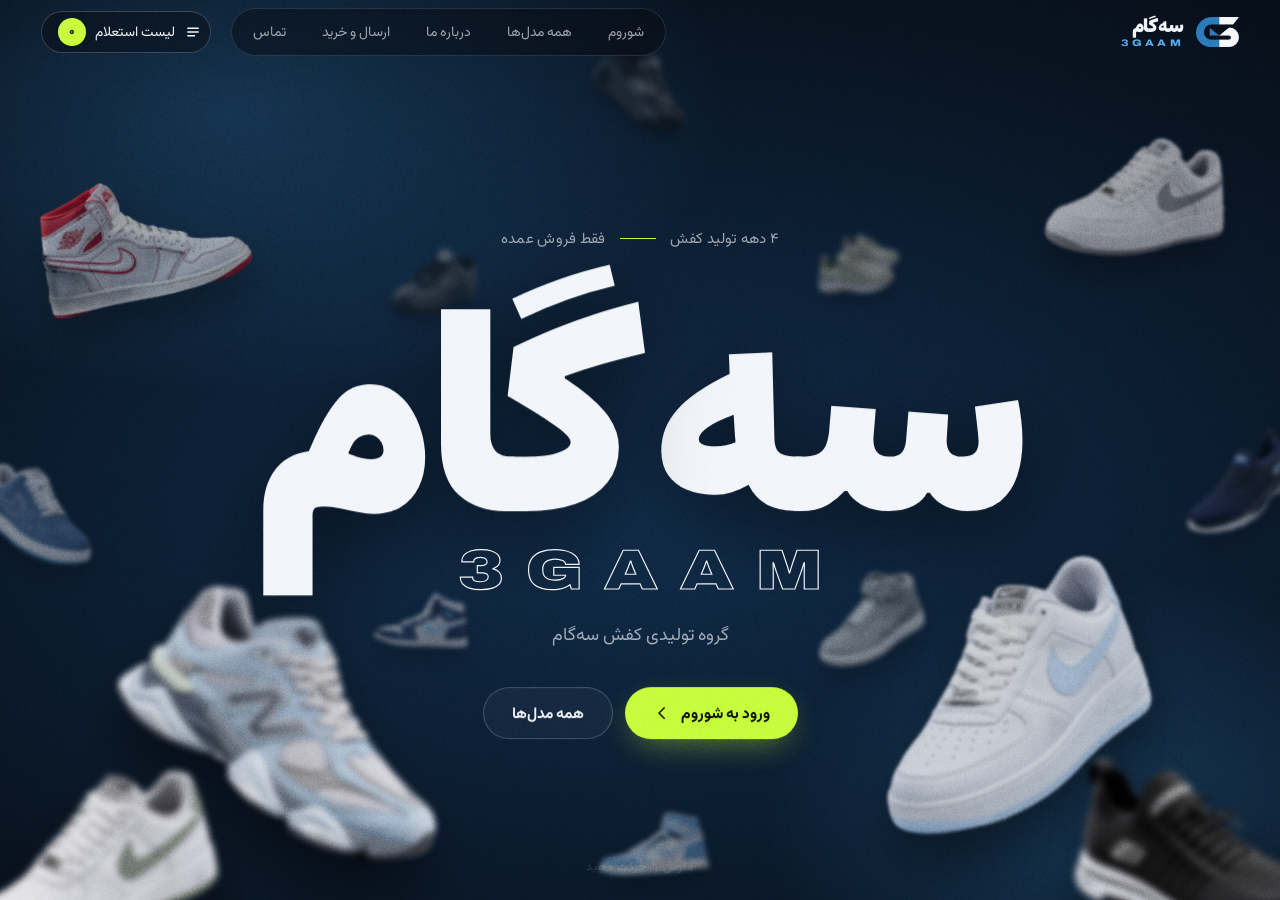
==== 3gaam-site/index.html @ 01768c21 "Add 3GAAM wholesale shoe showroom site (static, RTL Persian) Immersive entry, per-product colour-wor" ====
<!doctype html>
<html lang="fa" dir="rtl">
<head>
<meta charset="utf-8">
<meta name="viewport" content="width=device-width, initial-scale=1, viewport-fit=cover">
<title>سه‌گام | شو‌روم فروش عمده کفش — گروه تولیدی کفش سه‌گام</title>
<meta name="description" content="گروه تولیدی کفش سه‌گام با ۴ دهه سابقه؛ تولید و فروش عمده کفش اسپرت با زیره‌های PU، EVA، ایربولینگ و PVC. استعلام قیمت عمده و ارسال همان روز.">
<meta name="theme-color" content="#07090d">
<meta property="og:type" content="website">
<meta property="og:locale" content="fa_IR">
<meta property="og:title" content="سه‌گام | شو‌روم فروش عمده کفش">
<meta property="og:description" content="۴ دهه تولید کفش؛ فروش عمده به فروشگاه‌ها. استعلام قیمت عمده از طریق واتساپ.">
<meta property="og:image" content="assets/og/og.jpg">
<meta name="twitter:card" content="summary_large_image">
<link rel="icon" href="assets/logo/favicon.png" type="image/png">
<link rel="preload" href="assets/fonts/estedad-arabic-900-normal.woff2" as="font" type="font/woff2" crossorigin>
<link rel="preload" href="assets/fonts/archivo-latin-wdth-normal.woff2" as="font" type="font/woff2" crossorigin>
<link rel="stylesheet" href="css/main.css">
</head>
<body class="is-loading">

<div id="bg" aria-hidden="true"><div class="bg-base"></div><div class="bg-glow"></div><div class="bg-vig"></div></div>
<div id="grain" aria-hidden="true"></div>

<a class="skip" href="#main">پرش به محتوا</a>

<header id="top">
  <a class="brand" href="#/" aria-label="سه‌گام — صفحه نخست" data-cursor="link">
    <img src="assets/logo/logo-mark.png" width="46" height="33" alt="" class="brand-mark">
    <span class="brand-txt"><b>سه‌گام</b><i>3GAAM</i></span>
  </a>
  <nav id="nav" aria-label="منوی اصلی">
    <a href="#/p" data-route="scene">شو‌روم</a>
    <a href="#/wall" data-route="wall">همه مدل‌ها</a>
    <a href="#/about" data-route="about">درباره ما</a>
    <a href="#/shipping" data-route="shipping">ارسال و خرید</a>
    <a href="#/contact" data-route="contact">تماس</a>
  </nav>
  <button id="inq-btn" class="inq-btn" type="button" aria-haspopup="dialog" aria-controls="drawer">
    <svg viewBox="0 0 24 24" width="18" height="18" aria-hidden="true"><path d="M5 7h14M5 12h14M5 17h9" stroke="currentColor" stroke-width="1.8" stroke-linecap="round" fill="none"/></svg>
    <span class="inq-lbl">لیست استعلام</span>
    <span class="inq-count" id="inq-count" aria-live="polite">۰</span>
  </button>
  <button id="menu-btn" class="menu-btn" type="button" aria-label="منو" aria-expanded="false" aria-controls="menu">
    <span></span><span></span>
  </button>
</header>

<div id="menu" class="menu" hidden>
  <nav aria-label="منوی موبایل">
    <a href="#/p">شو‌روم</a>
    <a href="#/wall">همه مدل‌ها</a>
    <a href="#/about">درباره ما</a>
    <a href="#/shipping">ارسال و خرید</a>
    <a href="#/contact">تماس</a>
  </nav>
  <div class="menu-foot">
    <a href="tel:09126779887">مدیر فروش ۰۹۱۲۶۷۷۹۸۸۷</a>
    <a href="tel:02166326339">۰۲۱ ۶۶۳۲۶۳۳۹</a>
  </div>
</div>

<main id="main" tabindex="-1">

  <!-- ENTRY -->
  <section id="v-entry" class="view" aria-label="ورود به شو‌روم">
    <div class="ent-field" id="ent-field"></div>
    <div class="ent-core">
      <p class="ent-kicker"><span>۴ دهه تولید کفش</span><i></i><span>فقط فروش عمده</span></p>
      <h1 class="ent-title" aria-label="سه‌گام">
        <span class="ent-fa" id="ent-fa"><span>سه</span><span>گام</span></span>
        <span class="ent-en" aria-hidden="true">3GAAM</span>
      </h1>
      <p class="ent-sub">گروه تولیدی کفش سه‌گام</p>
      <div class="ent-cta">
        <a class="btn btn-lime" id="ent-go" href="#/p" data-cursor="link"><span>ورود به شو‌روم</span><svg viewBox="0 0 24 24" width="18" height="18"><path d="M15 5l-7 7 7 7" stroke="currentColor" stroke-width="2" fill="none" stroke-linecap="round" stroke-linejoin="round"/></svg></a>
        <a class="btn btn-ghost" href="#/wall" data-cursor="link">همه مدل‌ها</a>
      </div>
    </div>
    <p class="ent-hint">ماوس را حرکت دهید</p>
  </section>

  <!-- PRODUCT SCENE -->
  <section id="v-scene" class="view" aria-label="مدل‌ها">
    <div class="sc-name" id="sc-name" aria-hidden="true"><span id="sc-name-t"></span></div>
    <div class="sc-stage" id="sc-stage">
      <div class="sc-wrap" id="sc-wrap">
        <div class="sc-shadow" id="sc-shadow"></div>
        <div class="sc-tilt" id="sc-tilt">
          <div class="sc-float" id="sc-float">
            <div class="sc-box" id="sc-box">
              <img id="sc-img-a" class="sc-img" alt="" decoding="async" draggable="false">
              <img id="sc-img-b" class="sc-img" alt="" decoding="async" draggable="false">
            </div>
          </div>
        </div>
        <div class="sc-callouts" id="sc-callouts" aria-hidden="false"></div>
      </div>
    </div>

    <aside class="sc-panel" id="sc-panel" aria-label="مشخصات و سفارش عمده">
      <div class="p-top">
        <span class="p-tag" id="p-tag"></span>
        <span class="p-count" id="p-count"></span>
      </div>
      <h2 class="p-fa" id="p-fa"></h2>
      <p class="p-en" id="p-en" lang="en" dir="ltr"></p>
      <p class="p-desc" id="p-desc"></p>
      <dl class="p-specs" id="p-specs"></dl>
      <div class="p-colors">
        <span class="lbl">رنگ‌بندی: <b id="p-color-name"></b></span>
        <div class="swatches" id="p-swatches" role="radiogroup" aria-label="انتخاب رنگ"></div>
      </div>
      <div class="p-order">
        <div class="stepper" role="group" aria-label="تعداد کارتن">
          <button type="button" id="st-minus" aria-label="کاهش یک کارتن">−</button>
          <output id="st-val" aria-live="polite">۲</output>
          <button type="button" id="st-plus" aria-label="افزایش یک کارتن">+</button>
        </div>
        <div class="st-info"><b id="st-pairs">۲۴ جفت</b><small>هر کارتن ۱۲ جفت · حداقل سفارش ۲ کارتن</small></div>
      </div>
      <button type="button" class="btn btn-lime btn-block" id="p-add"><span>افزودن به لیست استعلام</span></button>
      <p class="p-note">قیمت عمده پس از ارسال لیست، توسط مدیر فروش اعلام می‌شود.</p>
    </aside>

    <div class="sc-nav" id="sc-nav">
      <button type="button" class="nav-arrow" id="sc-prev" aria-label="مدل قبلی"><svg viewBox="0 0 24 24" width="22" height="22"><path d="M9 5l7 7-7 7" stroke="currentColor" stroke-width="2" fill="none" stroke-linecap="round" stroke-linejoin="round"/></svg></button>
      <div class="rail" id="sc-rail" role="tablist" aria-label="مدل‌ها"></div>
      <button type="button" class="nav-arrow" id="sc-next" aria-label="مدل بعدی"><svg viewBox="0 0 24 24" width="22" height="22"><path d="M15 5l-7 7 7 7" stroke="currentColor" stroke-width="2" fill="none" stroke-linecap="round" stroke-linejoin="round"/></svg></button>
    </div>
    <p class="sc-hint" id="sc-hint"><span class="hint-d">اسکرول، کشیدن یا کلیدهای ← →</span><span class="hint-m">برای مدل بعدی بکشید</span></p>
  </section>

  <!-- WALL -->
  <section id="v-wall" class="view page-view" aria-label="همه مدل‌ها">
    <div class="scroller" data-scroll>
     <div class="wall-page">
      <div class="wall-head">
        <div>
          <p class="eyebrow">دیوار مدل‌ها</p>
          <h2 class="wall-title">همه مدل‌ها <small id="wall-count"></small></h2>
        </div>
        <div class="wall-tools">
          <div class="chips" id="wall-filters" role="group" aria-label="فیلتر"></div>
          <div class="seg" role="group" aria-label="نحوه نمایش">
            <button type="button" data-mode="shelf" aria-pressed="true">قفسه</button>
            <button type="button" data-mode="grid" aria-pressed="false">شبکه</button>
          </div>
        </div>
      </div>
      <div class="wall" id="wall" data-mode="shelf"></div>
      <div class="foot-pad"></div>
     </div>
    </div>
  </section>

  <!-- ABOUT -->
  <section id="v-about" class="view page-view" aria-label="درباره سه‌گام">
    <div class="scroller" data-scroll>
      <div class="pg">
        <header class="pg-hero">
          <img class="pg-mark" src="assets/logo/logo-mark.png" alt="نشان سه‌گام" width="292" height="203">
          <p class="eyebrow">درباره ما</p>
          <h1 class="pg-h">۴ دهه، <em>قدم به قدم</em><br>تا امروز</h1>
        </header>
        <p class="lead reveal" id="about-lead">کفش سه گام با ۴ دهه سابقه در تولید کفش از پیشگامان این صنعت میباشد. با افتخار اعلام میکنیم که در این مجموعه از بهترین مواد اولیه در تولید کفش استفاده میشود تا رضایت خاطر مشتریان را فراهم آورد. ما با بهره گیری از انواع زیره ها از جمله پی یو، EVA، ایربولینگ و پی وی سی سبد کاملی از محصولات را در اختیار شما قرار میدهیم.</p>

        <div class="stats reveal">
          <div><b data-count="40">۴۰</b><span>+ سال سابقه تولید</span></div>
          <div><b data-count="4">۴</b><span>نوع زیره تخصصی</span></div>
          <div><b data-count="12">۱۲</b><span>جفت در هر کارتن</span></div>
          <div><b data-count="1">۱</b><span>روز تا ارسال کالای موجود</span></div>
        </div>

        <h2 class="sec-h reveal">چهار زیره، یک سبد کامل</h2>
        <div class="soles reveal">
          <article class="sole" data-sole="pu"><i>01</i><h3>پی‌یو <small>PU</small></h3><p>سبک، ضدلغزش و مقاوم در برابر سایش؛ انتخاب اول برای کفش‌های روزمره و پرفروش.</p></article>
          <article class="sole" data-sole="eva"><i>02</i><h3>ای‌وی‌ای <small>EVA</small></h3><p>فوق‌سبک و انعطاف‌پذیر؛ مناسب پیاده‌روی طولانی و مدل‌های بافت.</p></article>
          <article class="sole" data-sole="airbolling"><i>03</i><h3>ایربولینگ <small>Air</small></h3><p>کوسن هوا در پاشنه برای جذب ضربه و راحتی بیشتر در هر قدم.</p></article>
          <article class="sole" data-sole="pvc"><i>04</i><h3>پی‌وی‌سی <small>PVC</small></h3><p>مقاوم در برابر رطوبت و سایش؛ مناسب مدل‌های نیم‌ساق و فصل سرد.</p></article>
        </div>

        <div class="strip" aria-hidden="false">
          <figure class="reveal" data-speed="0.06"><img loading="lazy" src="assets/lifestyle/clock.webp" alt="دیوار نمایش مدل‌های سه‌گام با ساعت دیواری" width="900" height="1200"></figure>
          <figure class="reveal" data-speed="-0.04"><img loading="lazy" src="assets/lifestyle/studio.webp" alt="ایر جردن ۱ های رترو چیکاگو روی میز طراحی" width="900" height="1125"></figure>
          <figure class="reveal" data-speed="0.08"><img loading="lazy" src="assets/lifestyle/neon.webp" alt="کفش بافت سفید در نور نئون" width="900" height="1125"></figure>
          <figure class="reveal" data-speed="-0.02"><img loading="lazy" src="assets/lifestyle/rain.webp" alt="جردن ۱ طوسی در خیابان بارانی" width="900" height="1125"></figure>
        </div>

        <div class="cta-band reveal">
          <h2>آماده‌اید ویترین‌تان را پر کنید؟</h2>
          <div class="row"><a class="btn btn-lime" href="#/p">ورود به شو‌روم</a><a class="btn btn-ghost" href="#/contact">تماس با ما</a></div>
        </div>
        <footer class="pg-foot"><span>© گروه تولیدی کفش سه‌گام</span><span>فروش عمده · تهران</span></footer>
      </div>
    </div>
  </section>

  <!-- CONTACT -->
  <section id="v-contact" class="view page-view" aria-label="تماس با سه‌گام">
    <div class="scroller" data-scroll>
      <div class="pg">
        <header class="pg-hero small">
          <p class="eyebrow">تماس</p>
          <h1 class="pg-h">با ما <em>صحبت کنید</em></h1>
        </header>
        <div class="phones">
          <a class="phone reveal" href="tel:09126779887" data-cursor="link"><span>مدیر فروش</span><b dir="ltr">0912 677 9887</b><i>تماس</i></a>
          <a class="phone reveal" href="tel:09121042285" data-cursor="link"><span>مدیریت</span><b dir="ltr">0912 104 2285</b><i>تماس</i></a>
          <a class="phone reveal" href="tel:02166326339" data-cursor="link"><span>تلفن ثابت</span><b dir="ltr">021 6632 6339</b><i>تماس</i></a>
          <a class="phone reveal" href="tel:02166233146" data-cursor="link"><span>تلفن ثابت</span><b dir="ltr">021 6623 3146</b><i>تماس</i></a>
        </div>
        <a class="btn btn-lime wa-big reveal" href="https://wa.me/989126779887" target="_blank" rel="noopener"><span>گفتگو در واتساپ</span></a>

        <section class="addr reveal" aria-label="نشانی">
          <div class="addr-map" aria-hidden="true"><svg viewBox="0 0 400 300" preserveAspectRatio="xMidYMid slice"><g fill="none" stroke="currentColor" stroke-width="1"><path d="M0 60 L400 90M0 130 L400 120M0 210 L400 240M60 0 L90 300M160 0 L150 300M270 0 L300 300M350 0 L330 300" opacity=".35"/><path d="M0 170 C120 150 200 200 400 160" stroke-width="3" opacity=".6"/></g><circle cx="215" cy="158" r="7" fill="currentColor"/><circle cx="215" cy="158" r="22" fill="none" stroke="currentColor" class="pulse"/></svg></div>
          <div class="addr-body">
            <p class="eyebrow">نشانی کارخانه و فروشگاه</p>
            <address>تهران، شهرک ولیعصر، خیابان یاران، خیابان جلالی شمالی (ولی‌محمدی)، کوچه هفتم، جنب پست برق، پلاک ۲/۱</address>
            <div class="row">
              <a class="btn btn-ghost" id="map-google" target="_blank" rel="noopener" href="#">مسیریابی با گوگل‌مپ</a>
              <a class="btn btn-ghost" id="map-neshan" target="_blank" rel="noopener" href="#">مسیریابی با نشان</a>
            </div>
          </div>
        </section>
        <footer class="pg-foot"><span>© گروه تولیدی کفش سه‌گام</span><span>فروش عمده · تهران</span></footer>
      </div>
    </div>
  </section>

  <!-- SHIPPING -->
  <section id="v-shipping" class="view page-view" aria-label="ارسال و نحوه خرید">
    <div class="scroller" data-scroll>
      <div class="pg">
        <header class="pg-hero small">
          <p class="eyebrow">ارسال و نحوه خرید</p>
          <h1 class="pg-h">خرید عمده، <em>ساده و سریع</em></h1>
        </header>
        <p class="lead reveal">کلیه محصولات موجود در همان روز ارسال می‌گردد و در صورت موجود نبودن نهایتا ۱ هفته کاری زمان ارسال طول خواهد کشید.</p>

        <ol class="steps">
          <li class="reveal"><i>۱</i><div><h3>مدل و رنگ را انتخاب کنید</h3><p>در شو‌روم بین مدل‌ها بگردید و رنگ‌بندی دلخواه را انتخاب کنید.</p></div></li>
          <li class="reveal"><i>۲</i><div><h3>تعداد کارتن را مشخص کنید</h3><p>فروش به‌صورت کارتنی است؛ هر کارتن ۱۲ جفت با سایزبندی استاندارد. حداقل سفارش ۲ کارتن.</p></div></li>
          <li class="reveal"><i>۳</i><div><h3>لیست استعلام را در واتساپ بفرستید</h3><p>همه مدل‌های انتخابی در یک پیام آماده برای مدیر فروش ارسال می‌شود.</p></div></li>
          <li class="reveal"><i>۴</i><div><h3>قیمت عمده را دریافت کنید</h3><p>قیمت روی سایت نمایش داده نمی‌شود؛ مدیر فروش قیمت روز عمده را اعلام می‌کند.</p></div></li>
          <li class="reveal"><i>۵</i><div><h3>ارسال</h3><p>موجودی همان روز ارسال می‌شود؛ در غیر این صورت حداکثر ۱ هفته کاری.</p></div></li>
        </ol>

        <h2 class="sec-h reveal">کارتن و سایزبندی</h2>
        <div class="carton reveal">
          <div class="carton-box"><b>۱۲</b><span>جفت در هر کارتن</span></div>
          <div class="sizes">
            <div><span>مردانه</span><p dir="ltr"><i>40</i><i>41</i><i>42</i><i>43</i><i>44</i></p></div>
            <div><span>زنانه</span><p dir="ltr"><i>36</i><i>37</i><i>38</i><i>39</i><i>40</i></p></div>
          </div>
          <p class="carton-note">حداقل سفارش ۲ کارتن (۲۴ جفت). این سایت فقط برای فروش عمده به فروشگاه‌ها است.</p>
        </div>
        <div class="cta-band reveal">
          <h2>لیست‌تان را بسازید</h2>
          <div class="row"><a class="btn btn-lime" href="#/p">ورود به شو‌روم</a><a class="btn btn-ghost" href="#/contact">تماس با ما</a></div>
        </div>
        <footer class="pg-foot"><span>© گروه تولیدی کفش سه‌گام</span><span>فروش عمده · تهران</span></footer>
      </div>
    </div>
  </section>

  <!-- INQUIRY PAGE -->
  <section id="v-inquiry" class="view page-view" aria-label="لیست استعلام">
    <div class="scroller" data-scroll>
      <div class="pg">
        <header class="pg-hero small">
          <p class="eyebrow">لیست استعلام قیمت عمده</p>
          <h1 class="pg-h">لیست <em>شما</em></h1>
        </header>
        <div class="inq-page" id="inq-page"></div>
        <footer class="pg-foot"><span>© گروه تولیدی کفش سه‌گام</span><span>فروش عمده · تهران</span></footer>
      </div>
    </div>
  </section>
</main>

<div id="scrim" class="scrim" hidden></div>
<aside id="drawer" class="drawer" role="dialog" aria-modal="true" aria-labelledby="drawer-title" hidden>
  <div class="drawer-grip" aria-hidden="true"></div>
  <header class="drawer-head">
    <h2 id="drawer-title">لیست استعلام قیمت عمده</h2>
    <button type="button" id="drawer-close" class="icon-btn" aria-label="بستن">✕</button>
  </header>
  <div class="drawer-body" id="drawer-body"></div>
</aside>

<div id="toast" class="toast" role="status" aria-live="polite"></div>
<div id="cursor" class="cursor" aria-hidden="true"><i class="c-dot"></i><i class="c-ring"><span class="c-lbl"></span></i></div>

<noscript>
  <div style="position:fixed;inset:0;z-index:99;background:#07090d;color:#fff;padding:32px;overflow:auto;font-family:sans-serif;line-height:2">
    <h1>سه‌گام — گروه تولیدی کفش</h1>
    <p>کفش سه گام با ۴ دهه سابقه در تولید کفش از پیشگامان این صنعت میباشد.</p>
    <p>برای مشاهده شو‌روم، جاوااسکریپت را فعال کنید. تماس: مدیر فروش 09126779887 · تلفن ثابت 66326339 و 66233146</p>
  </div>
</noscript>

<script src="js/vendor/gsap.min.js"></script>
<script src="js/vendor/Flip.min.js"></script>
<script src="js/vendor/lenis.min.js"></script>
<script type="module" src="js/main.js"></script>
</body>
</html>
---- 3gaam-site/css/main.css ----
/* =====================================================================
   3GAAM — Showroom
   ===================================================================== */
@font-face{font-family:"Estedad";font-weight:700;font-display:swap;src:url(../assets/fonts/estedad-arabic-700-normal.woff2) format("woff2");unicode-range:U+0600-06FF,U+200C-200E,U+2010-2011,U+204F,U+2E41,U+FB50-FDFF,U+FE80-FEFC}
@font-face{font-family:"Estedad";font-weight:900;font-display:swap;src:url(../assets/fonts/estedad-arabic-900-normal.woff2) format("woff2");unicode-range:U+0600-06FF,U+200C-200E,U+2010-2011,U+204F,U+2E41,U+FB50-FDFF,U+FE80-FEFC}
@font-face{font-family:"Vazirmatn";font-weight:400;font-display:swap;src:url(../assets/fonts/vazirmatn-arabic-400-normal.woff2) format("woff2");unicode-range:U+0600-06FF,U+200C-200E,U+2010-2011,U+204F,U+2E41,U+FB50-FDFF,U+FE80-FEFC}
@font-face{font-family:"Vazirmatn";font-weight:700;font-display:swap;src:url(../assets/fonts/vazirmatn-arabic-700-normal.woff2) format("woff2");unicode-range:U+0600-06FF,U+200C-200E,U+2010-2011,U+204F,U+2E41,U+FB50-FDFF,U+FE80-FEFC}
@font-face{font-family:"Archivo";font-weight:100 900;font-stretch:62% 125%;font-display:swap;src:url(../assets/fonts/archivo-latin-wdth-normal.woff2) format("woff2-variations"),url(../assets/fonts/archivo-latin-wdth-normal.woff2) format("woff2");unicode-range:U+0000-00FF,U+0131,U+0152-0153,U+02BB-02BC,U+02C6,U+02DA,U+02DC,U+2000-206F,U+2074,U+20AC,U+2122,U+2191,U+2193,U+2212,U+2215,U+FEFF,U+FFFD}

:root{
  --ink:#07090d; --ink-2:#0c1017; --line:rgba(255,255,255,.12); --line-2:rgba(255,255,255,.2);
  --text:#f2f5f9; --mute:rgba(242,245,249,.64); --faint:rgba(242,245,249,.38);
  --blue:#2b7bbd; --blue-hi:#58aef0; --lime:#c8ff3d; --lime-ink:#0b1200;
  --bg1:#0f2a46; --bg2:#08121f; --bg3:#05070b; --glow:rgba(43,123,189,.35);
  --f-fa:"Estedad","Vazirmatn",system-ui,sans-serif;
  --f-tx:"Vazirmatn","Archivo",system-ui,sans-serif;
  --f-en:"Archivo","Estedad",system-ui,sans-serif;
  --ease:cubic-bezier(.22,1,.36,1); --ease-io:cubic-bezier(.76,0,.24,1);
  --hh:64px; --gut:clamp(16px,3.2vw,44px);
}
*,*::before,*::after{box-sizing:border-box;margin:0;padding:0}
html{-webkit-text-size-adjust:100%;color-scheme:dark}
html,body{height:100%;background:var(--ink);overflow:hidden}
body{font-family:var(--f-tx);color:var(--text);line-height:1.8;font-size:16px;-webkit-font-smoothing:antialiased;text-rendering:optimizeLegibility;overscroll-behavior:none}
img{display:block;max-width:100%}
a{color:inherit;text-decoration:none}
button{font:inherit;color:inherit;background:none;border:0;cursor:pointer}
ul,ol{list-style:none}
:focus-visible{outline:2px solid var(--lime);outline-offset:3px;border-radius:6px}
.skip{position:fixed;inset-block-start:-60px;inset-inline-start:12px;z-index:200;background:var(--lime);color:var(--lime-ink);padding:8px 16px;border-radius:8px;transition:inset-block-start .2s}
.skip:focus{inset-block-start:12px}
[hidden]{display:none!important}
::selection{background:var(--lime);color:var(--lime-ink)}

/* ---------- background + grain ---------- */
#bg{position:fixed;inset:0;z-index:0;pointer-events:none;overflow:hidden}
.bg-base{position:absolute;inset:-2%;background:radial-gradient(120% 95% at 50% 56%,var(--bg1) 0%,var(--bg2) 58%,var(--bg3) 100%)}
.bg-glow{position:absolute;inset:0;background:radial-gradient(55% 45% at 18% 12%,var(--glow),transparent 70%),radial-gradient(40% 40% at 88% 92%,var(--glow),transparent 70%);opacity:.8;mix-blend-mode:screen}
.bg-vig{position:absolute;inset:0;background:radial-gradient(130% 100% at 50% 50%,transparent 55%,rgba(0,0,0,.55) 100%)}
#grain{position:fixed;inset:-50%;z-index:90;pointer-events:none;opacity:.075;mix-blend-mode:overlay;background-size:180px 180px;animation:grain 1.1s steps(6) infinite}
@keyframes grain{0%{transform:translate(0,0)}20%{transform:translate(-4%,3%)}40%{transform:translate(3%,-5%)}60%{transform:translate(-3%,-2%)}80%{transform:translate(5%,4%)}100%{transform:translate(0,0)}}

/* ---------- header ---------- */
#top{position:fixed;inset:0 0 auto 0;height:var(--hh);z-index:60;display:flex;align-items:center;gap:20px;padding:0 var(--gut);pointer-events:none}
#top>*{pointer-events:auto}
.brand{display:flex;align-items:center;gap:12px;margin-inline-end:auto}
.brand-mark{height:30px;width:auto}
.brand-txt{display:flex;flex-direction:column;line-height:1}
.brand-txt b{font-family:var(--f-fa);font-weight:900;font-size:19px;letter-spacing:-.01em}
.brand-txt i{font-style:normal;font-family:var(--f-en);font-stretch:125%;font-weight:800;font-size:9.5px;letter-spacing:.34em;color:var(--blue-hi);margin-top:4px;direction:ltr;text-align:start}
#nav{display:flex;gap:4px;padding:5px;border:1px solid var(--line);border-radius:999px;background:rgba(8,11,16,.45);backdrop-filter:blur(14px);-webkit-backdrop-filter:blur(14px)}
#nav a{position:relative;padding:5px 16px;border-radius:999px;font-size:14px;color:var(--mute);transition:color .25s,background .25s}
#nav a:hover{color:var(--text)}
#nav a.is-on{background:var(--text);color:var(--ink)}
.inq-btn{display:flex;align-items:center;gap:9px;height:42px;padding:0 8px 0 16px;border-radius:999px;border:1px solid var(--line-2);background:rgba(8,11,16,.45);backdrop-filter:blur(14px);-webkit-backdrop-filter:blur(14px);font-size:14px;transition:background .25s,border-color .25s}
.inq-btn:hover{border-color:var(--lime)}
.inq-count{display:grid;place-items:center;min-width:28px;height:28px;border-radius:999px;background:var(--lime);color:var(--lime-ink);font-weight:700;font-size:13px;padding:0 6px}
.menu-btn{display:none;width:42px;height:42px;border-radius:50%;border:1px solid var(--line-2);position:relative;background:rgba(8,11,16,.45);backdrop-filter:blur(14px)}
.menu-btn span{position:absolute;inset-inline:13px;height:2px;background:var(--text);border-radius:2px;transition:transform .4s var(--ease)}
.menu-btn span:first-child{top:16px}.menu-btn span:last-child{top:24px}
.menu-btn[aria-expanded=true] span:first-child{transform:translateY(4px) rotate(45deg)}
.menu-btn[aria-expanded=true] span:last-child{transform:translateY(-4px) rotate(-45deg)}
.menu{position:fixed;inset:0;z-index:55;background:rgba(5,7,11,.94);backdrop-filter:blur(18px);display:flex;flex-direction:column;justify-content:center;padding:var(--hh) 28px 28px}
.menu nav{display:flex;flex-direction:column;gap:2px}
.menu nav a{font-family:var(--f-fa);font-weight:900;font-size:clamp(34px,10vw,56px);line-height:1.35;padding-block:2px;overflow:hidden}
.menu-foot{margin-top:36px;display:flex;flex-direction:column;gap:6px;color:var(--mute);font-size:15px}

/* ---------- buttons ---------- */
.btn{position:relative;display:inline-flex;align-items:center;justify-content:center;gap:10px;height:52px;padding:0 28px;border-radius:999px;font-weight:700;font-size:15.5px;isolation:isolate;overflow:hidden;transition:transform .5s var(--ease),box-shadow .4s,background .3s,color .3s,border-color .3s;white-space:nowrap}
.btn svg{transition:transform .5s var(--ease)}
.btn:hover svg{transform:translateX(-5px)}
.btn-lime{background:var(--lime);color:var(--lime-ink);box-shadow:0 10px 34px -10px rgba(200,255,61,.55)}
.btn-lime:hover{transform:translateY(-2px);box-shadow:0 16px 40px -10px rgba(200,255,61,.7)}
.btn-lime:active{transform:translateY(0) scale(.98)}
.btn-ghost{border:1px solid var(--line-2);background:rgba(255,255,255,.04);backdrop-filter:blur(10px)}
.btn-ghost:hover{border-color:var(--text);background:rgba(255,255,255,.1)}
.btn-block{width:100%}
.btn[disabled]{opacity:.5;pointer-events:none}
.eyebrow{font-family:var(--f-en);font-stretch:112%;letter-spacing:.2em;font-size:12px;color:var(--lime);font-weight:700;text-transform:uppercase}
html[lang=fa] .eyebrow{font-family:var(--f-fa);letter-spacing:.02em;font-size:13px}

/* ---------- views ---------- */
#main{position:fixed;inset:0;z-index:2;outline:0;transition:opacity .6s}
body.is-loading #main,body.is-loading #top{opacity:0}
.sc-stage>*{grid-area:1/1}
.view{position:absolute;inset:0;visibility:hidden;opacity:0;overflow:hidden}
.view.is-active{visibility:visible;opacity:1}

/* ---------- ENTRY ---------- */
.ent-field{position:absolute;inset:0;perspective:1400px;overflow:hidden}
.fs{position:absolute;will-change:transform;pointer-events:none;transform-style:preserve-3d}
.fs-in{will-change:transform}
.fs img{width:100%;height:auto;filter:drop-shadow(0 26px 22px rgba(0,0,0,.45));user-select:none;-webkit-user-drag:none}
.ent-core{position:absolute;inset:0;z-index:5;display:flex;flex-direction:column;align-items:center;justify-content:center;text-align:center;padding:var(--hh) 20px 0;pointer-events:none}
.ent-core>*{pointer-events:auto}
.ent-kicker{display:flex;align-items:center;gap:14px;font-size:clamp(12px,1.2vw,15px);color:var(--mute);letter-spacing:.02em;margin-bottom:clamp(6px,2vh,18px)}
.ent-kicker i{width:36px;height:1px;background:var(--lime)}
.ent-title{display:flex;flex-direction:column;align-items:center;line-height:.9;position:relative}
.ent-fa{font-family:var(--f-fa);font-weight:900;font-size:clamp(110px,22vw,330px);letter-spacing:-.02em;display:flex;gap:.04em;line-height:1.02;text-shadow:0 20px 80px rgba(0,0,0,.5)}
.ent-fa span{display:inline-block;overflow:visible}
.ent-en{font-family:var(--f-en);font-stretch:125%;font-weight:900;font-size:clamp(22px,4.4vw,64px);letter-spacing:.38em;margin-inline-start:.38em;margin-top:-.2em;color:transparent;-webkit-text-stroke:1.2px var(--text);direction:ltr}
.ent-sub{margin-top:clamp(10px,2.4vh,22px);color:var(--mute);font-size:clamp(14px,1.4vw,18px)}
.ent-cta{display:flex;gap:12px;margin-top:clamp(18px,4vh,38px);flex-wrap:wrap;justify-content:center}
.ent-hint{position:absolute;inset-inline:0;bottom:22px;text-align:center;font-size:12px;color:var(--faint);letter-spacing:.06em;z-index:5}
@media (hover:none){.ent-hint{display:none}}

/* ---------- SCENE ---------- */
.view#v-scene{--pw:min(380px,32vw)}
.sc-name{position:absolute;inset:0;z-index:1;display:flex;align-items:center;justify-content:center;pointer-events:none;overflow:hidden;padding-bottom:6vh;padding-inline-start:calc(var(--gut) + var(--pw));-webkit-mask-image:linear-gradient(to left,transparent calc(var(--gut) + var(--pw) - 30px),#000 calc(var(--gut) + var(--pw) + 70px));mask-image:linear-gradient(to left,transparent calc(var(--gut) + var(--pw) - 30px),#000 calc(var(--gut) + var(--pw) + 70px))}
.sc-name span{font-family:var(--f-en);font-stretch:125%;font-weight:900;white-space:nowrap;line-height:.85;text-transform:uppercase;color:rgba(255,255,255,.07);-webkit-text-stroke:max(1.5px,.14vw) rgba(255,255,255,.55);direction:ltr;letter-spacing:-.01em;will-change:transform}
.sc-stage{position:absolute;z-index:3;inset:var(--hh) 0 104px 0;padding-inline-start:calc(var(--gut) + var(--pw,380px));display:grid;place-items:center;touch-action:none;cursor:grab}
.sc-stage.is-drag{cursor:grabbing}
.sc-wrap{position:relative;width:var(--bw,640px);aspect-ratio:var(--ar,1.4);will-change:transform}
.sc-tilt,.sc-float,.sc-box{position:absolute;inset:0}
.sc-tilt{transform-style:preserve-3d;perspective:1100px}
.sc-box{will-change:transform}
.sc-img{position:absolute;inset:0;width:100%;height:100%;object-fit:contain;filter:drop-shadow(0 38px 38px rgba(0,0,0,.5));user-select:none;-webkit-user-drag:none;pointer-events:none}
.sc-shadow{position:absolute;left:8%;right:8%;bottom:-7%;height:12%;border-radius:50%;background:radial-gradient(closest-side,rgba(0,0,0,.62),rgba(0,0,0,.28) 55%,transparent);filter:blur(8px);transform-origin:50% 50%}
.sc-callouts{position:absolute;inset:0;z-index:4;pointer-events:none}
.sc-callouts svg{position:absolute;inset:0;width:100%;height:100%;overflow:visible}
.co-line{stroke:rgba(255,255,255,.85);stroke-width:1.4;fill:none;vector-effect:non-scaling-stroke}
.co-dot{fill:var(--lime)}
.co-pulse{fill:none;stroke:var(--lime);stroke-width:1.2;transform-box:fill-box;transform-origin:center;animation:pulse 2.4s ease-out infinite}
@keyframes pulse{0%{transform:scale(1);opacity:.9}100%{transform:scale(3.2);opacity:0}}
.co{position:absolute;left:0;top:0;display:flex;flex-direction:column;gap:1px;padding:8px 14px 8px 16px;border-radius:14px;background:rgba(8,11,16,.55);border:1px solid var(--line-2);backdrop-filter:blur(12px);-webkit-backdrop-filter:blur(12px);white-space:nowrap;line-height:1.5;box-shadow:0 14px 34px -14px rgba(0,0,0,.6)}
.co b{font-size:13.5px;font-weight:700}
.co small{font-size:11.5px;color:var(--mute)}
.co::before{content:"";position:absolute;inset-block-start:10px;inset-inline-end:7px;width:6px;height:6px;border-radius:50%;background:var(--lime)}
.co{padding-inline-end:22px}

.sc-panel{position:absolute;z-index:6;inset-block:calc(var(--hh) + 16px) 118px;inset-inline-start:var(--gut);width:min(380px,32vw);display:flex;flex-direction:column;justify-content:center;gap:0;overflow:auto;scrollbar-width:none}
.sc-panel::-webkit-scrollbar{display:none}
.p-top{display:flex;align-items:center;gap:12px;margin-bottom:12px}
.p-tag{padding:3px 12px;border-radius:999px;background:var(--lime);color:var(--lime-ink);font-size:12.5px;font-weight:700}
.p-tag:empty{display:none}
.p-count{font-family:var(--f-en);font-stretch:112%;font-weight:700;font-size:13px;letter-spacing:.12em;color:var(--mute);direction:ltr}
.p-fa{font-family:var(--f-fa);font-weight:900;font-size:clamp(30px,3.3vw,50px);line-height:1.2;letter-spacing:-.01em}
.p-en{font-family:var(--f-en);font-stretch:112%;font-weight:600;font-size:14px;color:var(--mute);letter-spacing:.06em;margin-top:2px;text-align:start}
.p-desc{margin-top:14px;color:var(--mute);font-size:14.5px;line-height:2}
.p-specs{display:grid;grid-template-columns:repeat(3,auto);justify-content:start;gap:0;margin-top:18px;border-block:1px solid var(--line)}
.p-specs>div{padding:11px 0;padding-inline-end:22px;margin-inline-end:22px;border-inline-end:1px solid var(--line)}
.p-specs>div:last-child{border:0;margin:0}
.p-specs dt{font-size:11.5px;color:var(--faint)}
.p-specs dd{font-weight:700;font-size:14px}
.p-colors{margin-top:18px}
.p-colors .lbl{font-size:13px;color:var(--mute)}
.p-colors .lbl b{color:var(--text)}
.swatches{display:flex;gap:10px;margin-top:10px;flex-wrap:wrap}
.sw{position:relative;width:38px;height:38px;border-radius:50%;background:var(--c);box-shadow:inset 0 0 0 1px rgba(255,255,255,.28);transition:transform .45s var(--ease)}
.sw::after{content:"";position:absolute;inset:-6px;border-radius:50%;border:1.5px solid var(--lime);opacity:0;transform:scale(.8);transition:opacity .3s,transform .45s var(--ease)}
.sw:hover{transform:scale(1.1)}
.sw[aria-checked=true]::after{opacity:1;transform:scale(1)}
.p-order{display:flex;align-items:center;gap:16px;margin:20px 0 12px}
.stepper{display:flex;align-items:center;height:52px;border-radius:999px;border:1px solid var(--line-2);background:rgba(255,255,255,.04);direction:ltr}
.stepper button{width:48px;height:100%;font-size:22px;border-radius:999px;transition:background .2s}
.stepper button:hover{background:rgba(255,255,255,.1)}
.stepper output{min-width:38px;text-align:center;font-weight:700;font-size:18px;font-family:var(--f-fa)}
.st-info{display:flex;flex-direction:column;line-height:1.5}
.st-info b{font-size:16px}
.st-info small{font-size:11.5px;color:var(--faint)}
.p-note{margin-top:10px;font-size:12px;color:var(--faint)}

.sc-nav{position:absolute;z-index:7;inset-inline:0;bottom:22px;display:flex;align-items:center;justify-content:center;gap:14px;padding-inline:var(--gut)}
.nav-arrow{width:48px;height:48px;border-radius:50%;border:1px solid var(--line-2);display:grid;place-items:center;background:rgba(8,11,16,.4);backdrop-filter:blur(10px);transition:background .3s,color .3s,transform .5s var(--ease)}
.nav-arrow:hover{background:var(--text);color:var(--ink)}
.nav-arrow:active{transform:scale(.92)}
.rail{display:flex;gap:6px;padding:7px;border-radius:999px;border:1px solid var(--line);background:rgba(8,11,16,.4);backdrop-filter:blur(10px);max-width:min(78vw,820px);overflow-x:auto;scrollbar-width:none}
.rail::-webkit-scrollbar{display:none}
.rail button{flex:none;width:54px;height:40px;border-radius:999px;display:grid;place-items:center;opacity:.55;transition:opacity .3s,background .3s,transform .5s var(--ease)}
.rail button img{width:42px;height:28px;object-fit:contain}
.rail button:hover{opacity:1;transform:translateY(-2px)}
.rail button[aria-selected=true]{opacity:1;background:rgba(255,255,255,.16)}
.sc-hint{position:absolute;z-index:6;inset-inline-end:var(--gut);bottom:34px;font-size:12px;color:var(--faint);pointer-events:none}
.hint-m{display:none}
.sc-hint{display:none}
@media (min-width:1100px){.sc-hint{display:block}}

/* ---------- WALL ---------- */
.page-view .scroller{position:absolute;inset:0;overflow-y:auto;overflow-x:hidden;scrollbar-width:none;overscroll-behavior:contain}
.page-view .scroller::-webkit-scrollbar{display:none}
.wall-head{display:flex;align-items:flex-end;justify-content:space-between;gap:24px;flex-wrap:wrap;padding:calc(var(--hh) + 34px) var(--gut) 8px}
.wall-title{font-family:var(--f-fa);font-weight:900;font-size:clamp(36px,5vw,76px);line-height:1.15}
.wall-title small{font-family:var(--f-en);font-stretch:112%;font-size:.3em;letter-spacing:.12em;color:var(--lime);vertical-align:super;margin-inline-start:.4em}
.wall-tools{display:flex;gap:14px;align-items:center;flex-wrap:wrap}
.chips{display:flex;gap:6px;flex-wrap:wrap}
.chip{height:36px;padding:0 15px;border-radius:999px;border:1px solid var(--line-2);font-size:13.5px;color:var(--mute);transition:background .25s,color .25s,border-color .25s}
.chip:hover{color:var(--text);border-color:var(--text)}
.chip[aria-pressed=true]{background:var(--lime);border-color:var(--lime);color:var(--lime-ink);font-weight:700}
.seg{display:flex;padding:4px;border-radius:999px;border:1px solid var(--line-2);background:rgba(8,11,16,.4)}
.seg button{height:34px;padding:0 18px;border-radius:999px;font-size:13.5px;color:var(--mute);transition:background .3s,color .3s}
.seg button[aria-pressed=true]{background:var(--text);color:var(--ink);font-weight:700}
.wall{display:grid;grid-template-columns:repeat(5,minmax(0,1fr));padding:30px var(--gut) 0;row-gap:clamp(36px,6vw,80px)}
.w-item{min-width:0;position:relative;display:flex;flex-direction:column;align-items:center;justify-content:flex-end;padding:0 clamp(10px,1.6vw,26px);text-align:center;cursor:pointer}
.w-img{position:relative;width:100%;aspect-ratio:1.55;display:grid;place-items:end center;margin-bottom:-4px;will-change:transform;z-index:2}
.w-img img{position:absolute;inset:0;width:100%;height:100%;object-fit:contain;object-position:50% 100%;filter:drop-shadow(0 18px 14px rgba(0,0,0,.45));transition:filter .4s}
.w-pod{position:absolute;inset-inline:6%;bottom:0;height:44%;border-radius:50%/60%;background:radial-gradient(closest-side,var(--accent,#58aef0),transparent 72%);opacity:.0;transform:scaleY(.35) translateY(40%);filter:blur(6px);transition:opacity .5s var(--ease),transform .6s var(--ease)}
.w-ledge{position:absolute;inset-inline:0;bottom:calc(var(--lab,52px) - 2px);height:4px;border-radius:2px;background:linear-gradient(90deg,transparent,rgba(255,255,255,.22) 12%,rgba(255,255,255,.22) 88%,transparent);box-shadow:0 10px 24px -6px rgba(88,174,240,.45)}
.w-lab{height:var(--lab,52px);padding-top:12px;display:flex;flex-direction:column;align-items:center;line-height:1.4;position:relative;z-index:2}
.w-lab b{font-family:var(--f-en);font-stretch:108%;font-weight:700;font-size:13px;letter-spacing:.04em;direction:ltr}
.w-lab span{font-size:12px;color:var(--mute)}
.w-item:hover .w-pod,.w-item:focus-visible .w-pod{opacity:.85;transform:scaleY(.6) translateY(24%)}
.w-item:hover .w-img img{filter:drop-shadow(0 30px 22px rgba(0,0,0,.5))}
/* grid mode */
.wall[data-mode=grid]{grid-template-columns:repeat(4,minmax(0,1fr));gap:14px;row-gap:14px}
.wall[data-mode=grid] .w-item{aspect-ratio:4/4.3;border-radius:26px;justify-content:center;background:radial-gradient(90% 80% at 50% 40%,var(--t1),var(--t2));border:1px solid var(--line);padding:16px;overflow:hidden}
.wall[data-mode=grid] .w-img{margin:0;margin-top:auto}
.wall[data-mode=grid] .w-ledge,.wall[data-mode=grid] .w-pod{display:none}
.wall[data-mode=grid] .w-lab{height:auto;padding:14px 4px 4px;align-items:flex-start;width:100%}
.wall[data-mode=grid] .w-lab b{font-size:14px}
.foot-pad{height:90px}
.wall-empty{grid-column:1/-1;text-align:center;color:var(--mute);padding:80px 0}

/* ---------- PAGES ---------- */
.pg{max-width:1160px;margin:0 auto;padding:calc(var(--hh) + 50px) var(--gut) 40px}
.pg-hero{position:relative;padding-block:clamp(24px,6vh,70px) clamp(30px,6vh,60px)}
.pg-hero.small{padding-block:clamp(20px,5vh,50px) 24px}
.pg-mark{position:absolute;inset-inline-end:-2%;top:0;width:min(46vw,420px);opacity:.14;pointer-events:none}
.pg-h{font-family:var(--f-fa);font-weight:900;font-size:clamp(44px,8vw,128px);line-height:1.1;letter-spacing:-.02em;margin-top:14px}
.pg-h em{font-style:normal;color:transparent;-webkit-text-stroke:max(1.4px,.1vw) var(--text)}
.lead{font-family:var(--f-fa);font-weight:700;font-size:clamp(20px,2.5vw,34px);line-height:1.95;max-width:30em;color:var(--text);padding-block:20px 50px}
.lead .w{display:inline-block;opacity:.22;transition:opacity .6s}
.lead .w.on{opacity:1}
.sec-h{font-family:var(--f-fa);font-weight:900;font-size:clamp(28px,4vw,54px);margin:60px 0 22px;line-height:1.3}
.stats{display:grid;grid-template-columns:repeat(4,1fr);border-block:1px solid var(--line);margin-bottom:20px}
.stats>div{padding:28px 0;padding-inline-start:24px;border-inline-start:1px solid var(--line)}
.stats>div:first-child{border:0;padding-inline-start:0}
.stats b{display:block;font-family:var(--f-fa);font-weight:900;font-size:clamp(40px,6vw,84px);line-height:1.1;color:var(--lime)}
.stats span{color:var(--mute);font-size:14px}
.soles{display:grid;grid-template-columns:repeat(4,1fr);gap:14px}
.sole{position:relative;padding:24px 22px 26px;border-radius:24px;border:1px solid var(--line);background:linear-gradient(160deg,rgba(255,255,255,.06),rgba(255,255,255,.015));overflow:hidden;transition:transform .6s var(--ease),border-color .3s}
.sole:hover{transform:translateY(-6px);border-color:var(--lime)}
.sole i{font-style:normal;font-family:var(--f-en);font-stretch:125%;font-weight:900;font-size:13px;color:var(--lime);letter-spacing:.12em}
.sole h3{font-family:var(--f-fa);font-weight:900;font-size:26px;margin:36px 0 6px;line-height:1.3}
.sole h3 small{font-family:var(--f-en);font-size:13px;color:var(--faint);margin-inline-start:6px;font-weight:600}
.sole p{font-size:14px;color:var(--mute);line-height:1.95}
.strip{display:grid;grid-template-columns:repeat(4,1fr);gap:14px;margin-top:64px;align-items:start}
.strip figure{border-radius:22px;overflow:hidden;aspect-ratio:4/5;position:relative}
.strip figure:nth-child(even){margin-top:46px}
.strip img{width:100%;height:112%;object-fit:cover;will-change:transform}
.cta-band{margin-top:90px;padding:clamp(30px,5vw,60px);border-radius:32px;background:linear-gradient(120deg,rgba(43,123,189,.5),rgba(43,123,189,.12));border:1px solid var(--line-2);display:flex;align-items:center;justify-content:space-between;gap:24px;flex-wrap:wrap}
.cta-band h2{font-family:var(--f-fa);font-weight:900;font-size:clamp(26px,3.6vw,48px);line-height:1.3}
.row{display:flex;gap:12px;flex-wrap:wrap}
.pg-foot{display:flex;justify-content:space-between;gap:16px;flex-wrap:wrap;margin-top:70px;padding-top:20px;border-top:1px solid var(--line);font-size:12.5px;color:var(--faint)}
.phones{display:grid;grid-template-columns:1fr 1fr;gap:14px}
.phone{display:grid;grid-template-columns:1fr auto;grid-template-areas:"l i" "n i";align-items:center;padding:26px 28px;border-radius:26px;border:1px solid var(--line);background:linear-gradient(160deg,rgba(255,255,255,.06),rgba(255,255,255,.015));transition:transform .6s var(--ease),border-color .3s,background .3s}
.phone:hover{transform:translateY(-5px);border-color:var(--lime);background:rgba(200,255,61,.06)}
.phone span{grid-area:l;color:var(--mute);font-size:14px}
.phone b{grid-area:n;font-family:var(--f-en);font-stretch:112%;font-weight:800;font-size:clamp(24px,3vw,40px);letter-spacing:.02em;text-align:end;line-height:1.3}
.phone i{grid-area:i;font-style:normal;width:52px;height:52px;border-radius:50%;background:var(--lime);color:var(--lime-ink);display:grid;place-items:center;font-size:12px;font-weight:700}
.wa-big{margin-top:14px;height:64px;width:100%;font-size:18px}
.addr{display:grid;grid-template-columns:1fr 1.2fr;margin-top:50px;border-radius:32px;overflow:hidden;border:1px solid var(--line-2);background:rgba(8,11,16,.4)}
.addr-map{background:linear-gradient(135deg,#123e67,#0a1b2d);color:rgba(255,255,255,.7);min-height:260px}
.addr-map svg{width:100%;height:100%;display:block}
.addr-map .pulse{transform-box:fill-box;transform-origin:center;animation:pulse 2.6s ease-out infinite;stroke:var(--lime)}
.addr-map circle[fill]{fill:var(--lime)}
.addr-body{padding:clamp(24px,3vw,44px);display:flex;flex-direction:column;gap:16px;justify-content:center}
.addr address{font-style:normal;font-family:var(--f-fa);font-weight:700;font-size:clamp(18px,1.9vw,26px);line-height:2}
.steps{display:flex;flex-direction:column;margin-top:10px}
.steps li{display:flex;gap:26px;padding-block:26px;border-top:1px solid var(--line)}
.steps li:last-child{border-bottom:1px solid var(--line)}
.steps i{flex:none;font-style:normal;font-family:var(--f-fa);font-weight:900;font-size:clamp(44px,6vw,84px);line-height:1;color:transparent;-webkit-text-stroke:1.4px var(--lime);width:1.1em;text-align:center}
.steps h3{font-family:var(--f-fa);font-weight:900;font-size:clamp(20px,2.4vw,32px);line-height:1.5}
.steps p{color:var(--mute);font-size:15px;max-width:38em}
.carton{display:grid;grid-template-columns:auto 1fr;gap:28px;align-items:center;padding:30px;border-radius:30px;border:1px solid var(--line);background:linear-gradient(160deg,rgba(255,255,255,.06),rgba(255,255,255,.015))}
.carton-box{position:relative;width:170px;height:140px;background:linear-gradient(160deg,#c99a63,#a97a44);color:#2a1a08;border-radius:6px;display:flex;flex-direction:column;align-items:center;justify-content:center;transform:rotate(-3deg);box-shadow:0 30px 40px -20px rgba(0,0,0,.7)}
.carton-box::before{content:"";position:absolute;inset-inline:0;top:0;height:26px;background:rgba(255,255,255,.16);border-bottom:2px dashed rgba(42,26,8,.4)}
.carton-box b{font-family:var(--f-fa);font-weight:900;font-size:54px;line-height:1;margin-top:20px}
.carton-box span{font-size:13px;font-weight:700}
.sizes{display:flex;flex-direction:column;gap:14px}
.sizes>div{display:flex;align-items:center;gap:16px}
.sizes span{width:60px;color:var(--mute);font-size:14px}
.sizes p{display:flex;gap:6px}
.sizes i{font-style:normal;font-family:var(--f-en);font-weight:700;width:46px;height:46px;border-radius:50%;border:1px solid var(--line-2);display:grid;place-items:center;font-size:14px}
.carton-note{grid-column:1/-1;color:var(--mute);font-size:14px;border-top:1px solid var(--line);padding-top:18px}
.reveal{opacity:0;transform:translateY(34px)}
.reveal.in{opacity:1;transform:none;transition:opacity .9s var(--ease),transform 1.1s var(--ease)}
.reduce .reveal{opacity:1;transform:none}

/* ---------- inquiry list (drawer + page) ---------- */
.scrim{position:fixed;inset:0;z-index:70;background:rgba(3,5,8,.62);backdrop-filter:blur(3px)}
.drawer{position:fixed;z-index:80;inset-block:0;inset-inline-end:0;width:min(460px,100vw);display:flex;flex-direction:column;background:rgba(10,14,20,.96);border-inline-start:1px solid var(--line-2);backdrop-filter:blur(24px);-webkit-backdrop-filter:blur(24px)}
.drawer-grip{display:none}
.drawer-head{display:flex;align-items:center;justify-content:space-between;padding:20px 24px;border-bottom:1px solid var(--line)}
.drawer-head h2{font-family:var(--f-fa);font-weight:900;font-size:22px}
.icon-btn{width:40px;height:40px;border-radius:50%;border:1px solid var(--line-2);font-size:14px;transition:background .2s}
.icon-btn:hover{background:rgba(255,255,255,.12)}
.drawer-body{flex:1;overflow:auto;padding:0 24px 24px;display:flex;flex-direction:column}
.iq-list{display:flex;flex-direction:column}
.iq{display:grid;grid-template-columns:76px 1fr auto;gap:14px;align-items:center;padding:16px 0;border-bottom:1px solid var(--line)}
.iq-img{width:76px;height:60px;border-radius:14px;display:grid;place-items:center;background:radial-gradient(80% 80% at 50% 40%,var(--t1),var(--t2))}
.iq-img img{width:90%;height:90%;object-fit:contain}
.iq h3{font-family:var(--f-fa);font-weight:700;font-size:15px;line-height:1.5}
.iq p{font-size:12.5px;color:var(--mute)}
.iq-side{display:flex;flex-direction:column;align-items:flex-end;gap:8px}
.mini-st{display:flex;align-items:center;height:34px;border-radius:999px;border:1px solid var(--line-2);direction:ltr}
.mini-st button{width:32px;height:100%;font-size:17px}
.mini-st output{min-width:26px;text-align:center;font-weight:700;font-family:var(--f-fa);font-size:14px}
.iq-rm{font-size:12px;color:var(--faint);text-decoration:underline;text-underline-offset:3px}
.iq-rm:hover{color:#ff7a7a}
.iq-total{display:flex;justify-content:space-between;align-items:baseline;padding:18px 0 4px}
.iq-total b{font-family:var(--f-fa);font-weight:900;font-size:22px}
.iq-total span{color:var(--mute);font-size:13px}
.iq-form{display:grid;grid-template-columns:1fr 1fr;gap:10px;margin:12px 0}
.iq-form input{height:48px;border-radius:14px;border:1px solid var(--line-2);background:rgba(255,255,255,.05);padding:0 14px;color:var(--text);font:inherit;font-size:14px;width:100%}
.iq-form input::placeholder{color:var(--faint)}
.iq-form input:focus{outline:0;border-color:var(--lime)}
.iq-actions{display:flex;flex-direction:column;gap:10px;margin-top:8px}
.iq-empty{margin:auto;text-align:center;padding:40px 10px;color:var(--mute)}
.iq-empty svg{margin:0 auto 14px;opacity:.5}
.iq-empty .btn{margin-top:18px}
.iq-note{font-size:12px;color:var(--faint);margin-top:12px;text-align:center}
.inq-page{max-width:720px}
.inq-page .iq-list{margin-bottom:10px}
.toast{position:fixed;z-index:100;inset-inline:0;bottom:calc(18px + env(safe-area-inset-bottom));margin-inline:auto;width:max-content;max-width:calc(100vw - 32px);display:flex;align-items:center;gap:14px;padding:12px 14px 12px 20px;border-radius:999px;background:var(--text);color:var(--ink);font-size:14px;font-weight:700;opacity:0;pointer-events:none;box-shadow:0 20px 50px -10px rgba(0,0,0,.6)}
.toast.on{pointer-events:auto}
.toast button{flex:none;white-space:nowrap;height:34px;padding:0 14px;border-radius:999px;background:var(--ink);color:var(--text);font-size:13px}
.fly{position:fixed;z-index:95;pointer-events:none;will-change:transform}

/* ---------- cursor ---------- */
.cursor{position:fixed;inset:0 auto auto 0;z-index:120;pointer-events:none;display:none}
.has-cursor .cursor{display:block}
.has-cursor,.has-cursor a,.has-cursor button,.has-cursor .sc-stage,.has-cursor .w-item{cursor:none}
.has-cursor input{cursor:text}
.c-dot{position:absolute;left:-3px;top:-3px;width:6px;height:6px;border-radius:50%;background:var(--lime)}
.c-ring{position:absolute;left:-19px;top:-19px;width:38px;height:38px;border-radius:50%;border:1.3px solid rgba(255,255,255,.7);display:grid;place-items:center;transition:width .4s var(--ease),height .4s var(--ease),left .4s var(--ease),top .4s var(--ease),background .3s,border-color .3s;mix-blend-mode:normal}
.c-lbl{font-size:12px;font-weight:700;color:var(--lime-ink);opacity:0;transition:opacity .25s}
.cursor.is-link .c-ring{width:62px;height:62px;left:-31px;top:-31px;border-color:var(--lime)}
.cursor.is-label .c-ring{width:84px;height:84px;left:-42px;top:-42px;background:var(--lime);border-color:var(--lime)}
.cursor.is-label .c-lbl{opacity:1}
.cursor.is-down .c-ring{transform:scale(.82)}

/* ---------- responsive ---------- */
@media (max-width:1180px){
  #nav a{padding:5px 11px;font-size:13.5px}
  .soles{grid-template-columns:1fr 1fr}
  .wall{grid-template-columns:repeat(4,minmax(0,1fr))}
  .wall[data-mode=grid]{grid-template-columns:repeat(3,minmax(0,1fr))}
}
@media (max-width:899px){
  :root{--hh:58px}
  #nav{display:none}
  .menu-btn{display:block}
  .inq-lbl{display:none}
  .inq-btn{padding:0 6px 0 12px;height:40px}
  .brand-txt i{display:none}
  .brand-mark{height:26px}

  .sc-name{align-items:flex-start;padding:calc(var(--hh) + 12vh) 0 0;-webkit-mask-image:none;mask-image:none}
  .sc-stage{inset:calc(var(--hh) + 4px) 0 var(--sheet,300px) 0;padding-inline:0}
  .sc-panel{inset:auto 0 0 0;width:auto;max-height:none;overflow:visible;padding:18px var(--gut) calc(14px + env(safe-area-inset-bottom));background:linear-gradient(180deg,rgba(6,8,12,0),rgba(6,8,12,.78) 22%,rgba(6,8,12,.96));justify-content:flex-end;border-radius:26px 26px 0 0}
  .sc-panel::before{content:"";position:absolute;top:0;left:0;right:0;height:1px;background:linear-gradient(90deg,transparent,var(--line-2),transparent)}
  .p-top{margin-bottom:4px}
  .p-fa{font-size:26px}
  .p-en,.p-desc,.p-note{display:none}
  .p-specs{margin-top:8px;border:0;display:flex;flex-wrap:wrap;gap:6px}
  .p-specs>div{padding:3px 12px;margin:0;border:1px solid var(--line-2)!important;border-radius:999px;display:flex;gap:6px;align-items:baseline}
  .p-specs dt{font-size:11px}.p-specs dd{font-size:12px}
  .p-colors{margin-top:10px;display:flex;align-items:center;gap:12px}
  .p-colors .lbl{white-space:nowrap}
  .swatches{margin:0;gap:8px}
  .sw{width:34px;height:34px}
  .p-order{margin:12px 0 10px}
  .stepper{height:48px}.stepper button{width:42px}
  .st-info small{display:none}
  .btn-block{height:50px}
  .sc-nav{display:none}
  .sc-hint{display:block;inset-block:auto;inset-inline:0;top:calc(var(--hh) + 6px);text-align:center;font-size:11.5px}
  .hint-d{display:none}.hint-m{display:inline}
  .co{padding:5px 10px 5px 14px;border-radius:11px}
  .co b{font-size:11.5px}.co small{display:none}
  .co::before{inset-block-start:7px;inset-inline-end:5px;width:5px;height:5px}
  .co{padding-inline-end:17px}

  .wall{grid-template-columns:repeat(2,minmax(0,1fr));padding-inline:12px}
  .w-item{padding-inline:6px}
  .wall[data-mode=grid]{grid-template-columns:repeat(2,minmax(0,1fr));gap:10px}
  .wall-head{flex-direction:column;align-items:flex-start}
  .stats{grid-template-columns:1fr 1fr}
  .stats>div:nth-child(3){border:0;padding-inline-start:0}
  .stats>div:nth-child(n+3){border-top:1px solid var(--line)}
  .soles,.strip{grid-template-columns:1fr 1fr}
  .phones{grid-template-columns:1fr}
  .addr{grid-template-columns:1fr}
  .addr-map{min-height:170px}
  .carton{grid-template-columns:1fr;justify-items:center;text-align:center}
  .sizes>div{justify-content:center}
  .pg-mark{width:60vw}
  .steps li{gap:16px}

  .drawer{inset-block:auto 0;inset-inline:0;width:auto;max-height:88vh;height:auto;border-radius:26px 26px 0 0;border-inline-start:0;border-top:1px solid var(--line-2);padding-bottom:env(safe-area-inset-bottom)}
  .drawer-grip{display:block;width:44px;height:4px;border-radius:4px;background:var(--line-2);margin:10px auto 0}
  .drawer-head{padding:12px 20px 14px}
  .drawer-body{padding:0 20px 20px}
}
@media (max-width:420px){
  .ent-cta .btn{height:50px;padding:0 22px}
  .iq{grid-template-columns:64px 1fr auto}.iq-img{width:64px;height:52px}
  .iq-form{grid-template-columns:1fr}
}
@media (prefers-reduced-motion:reduce){
  #grain{animation:none}
  .co-pulse,.pulse{animation:none}
}
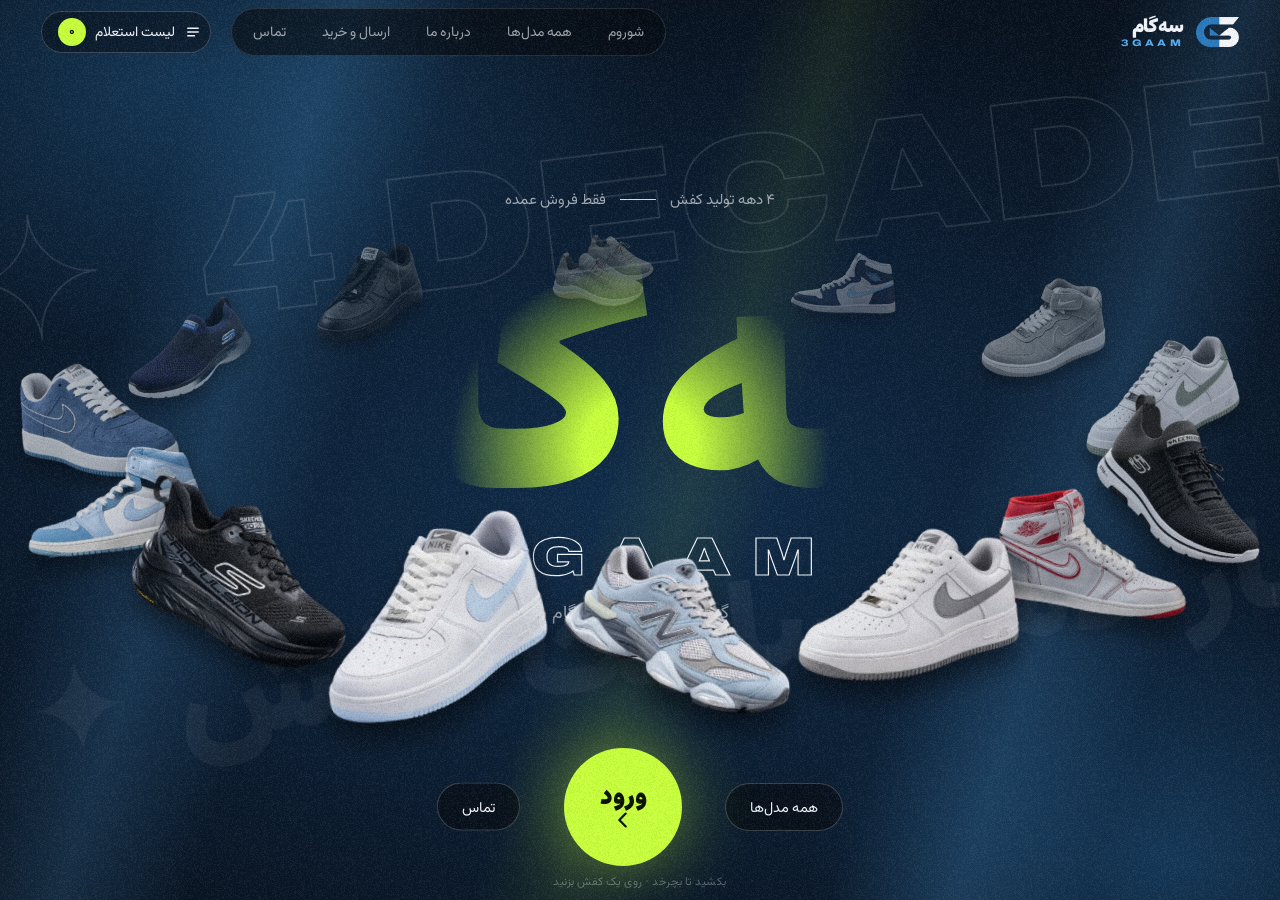
==== commit ba780d92: "Orbit entry, smoother scene transitions, on-feet gallery, curtain wipes, RTL fixes - entry: shoes or" ====
--- a/3gaam-site/index.html
+++ b/3gaam-site/index.html
@@ -16,10 +16,11 @@
 <link rel="preload" href="assets/fonts/estedad-arabic-900-normal.woff2" as="font" type="font/woff2" crossorigin>
 <link rel="preload" href="assets/fonts/archivo-latin-wdth-normal.woff2" as="font" type="font/woff2" crossorigin>
 <link rel="stylesheet" href="css/main.css">
+<link rel="stylesheet" href="css/extra.css">
 </head>
 <body class="is-loading">
 
-<div id="bg" aria-hidden="true"><div class="bg-base"></div><div class="bg-glow"></div><div class="bg-vig"></div></div>
+<div id="bg" aria-hidden="true"><div class="bg-base" id="bgA"></div><div class="bg-base" id="bgB"></div><div class="bg-vig"></div></div>
 <div id="grain" aria-hidden="true"></div>
 
 <a class="skip" href="#main">پرش به محتوا</a>
@@ -64,20 +65,30 @@
 
   <!-- ENTRY -->
   <section id="v-entry" class="view" aria-label="ورود به شو‌روم">
-    <div class="ent-field" id="ent-field"></div>
+    <div class="ent-beams" aria-hidden="true"><i></i><i></i><i></i></div>
+    <div class="ent-bands" aria-hidden="true">
+      <div class="band b1"><div><span>3GAAM &nbsp;✦&nbsp; WHOLESALE &nbsp;✦&nbsp; 4 DECADES &nbsp;✦&nbsp; 3GAAM &nbsp;✦&nbsp; WHOLESALE &nbsp;✦&nbsp; 4 DECADES &nbsp;✦&nbsp;</span><span>3GAAM &nbsp;✦&nbsp; WHOLESALE &nbsp;✦&nbsp; 4 DECADES &nbsp;✦&nbsp; 3GAAM &nbsp;✦&nbsp; WHOLESALE &nbsp;✦&nbsp; 4 DECADES &nbsp;✦&nbsp;</span></div></div>
+      <div class="band b2"><div><span>چهار دهه ساخت کفش ✦ فروش عمده ✦ ارسال همان روز ✦ چهار دهه ساخت کفش ✦ فروش عمده ✦ ارسال همان روز ✦</span><span>چهار دهه ساخت کفش ✦ فروش عمده ✦ ارسال همان روز ✦ چهار دهه ساخت کفش ✦ فروش عمده ✦ ارسال همان روز ✦</span></div></div>
+    </div>
+    <div class="ent-ring" id="ent-ring"></div>
     <div class="ent-core">
       <p class="ent-kicker"><span>۴ دهه تولید کفش</span><i></i><span>فقط فروش عمده</span></p>
-      <h1 class="ent-title" aria-label="سه‌گام">
-        <span class="ent-fa" id="ent-fa"><span>سه</span><span>گام</span></span>
+      <h1 class="ent-title" id="ent-title" aria-label="سه‌گام">
+        <span class="t-base" aria-hidden="true"><span>سه</span><span>گام</span></span>
+        <span class="t-spot" aria-hidden="true"><span>سه</span><span>گام</span></span>
         <span class="ent-en" aria-hidden="true">3GAAM</span>
       </h1>
       <p class="ent-sub">گروه تولیدی کفش سه‌گام</p>
-      <div class="ent-cta">
-        <a class="btn btn-lime" id="ent-go" href="#/p" data-cursor="link"><span>ورود به شو‌روم</span><svg viewBox="0 0 24 24" width="18" height="18"><path d="M15 5l-7 7 7 7" stroke="currentColor" stroke-width="2" fill="none" stroke-linecap="round" stroke-linejoin="round"/></svg></a>
-        <a class="btn btn-ghost" href="#/wall" data-cursor="link">همه مدل‌ها</a>
-      </div>
-    </div>
-    <p class="ent-hint">ماوس را حرکت دهید</p>
+    </div>
+    <div class="ent-dock">
+      <a class="pill" href="#/wall" data-cursor="link">همه مدل‌ها</a>
+      <a class="orb" id="ent-go" href="#/p" data-cursor="link" aria-label="ورود به شو‌روم">
+        <svg class="orb-ring" viewBox="0 0 200 200" aria-hidden="true"><defs><path id="orbp" d="M100,100 m-82,0 a82,82 0 1,1 164,0 a82,82 0 1,1 -164,0"/></defs><text><textPath href="#orbp" startOffset="0">ENTER THE SHOWROOM ✦ ENTER THE SHOWROOM ✦ ENTER THE SHOWROOM ✦</textPath></text></svg>
+        <span class="orb-core"><b>ورود</b><svg viewBox="0 0 24 24" width="22" height="22"><path d="M15 5l-7 7 7 7" stroke="currentColor" stroke-width="2.4" fill="none" stroke-linecap="round" stroke-linejoin="round"/></svg></span>
+      </a>
+      <a class="pill" href="#/contact" data-cursor="link">تماس</a>
+    </div>
+    <p class="ent-hint">بکشید تا بچرخد · روی یک کفش بزنید</p>
   </section>
 
   <!-- PRODUCT SCENE -->
@@ -85,6 +96,7 @@
     <div class="sc-name" id="sc-name" aria-hidden="true"><span id="sc-name-t"></span></div>
     <div class="sc-stage" id="sc-stage">
       <div class="sc-wrap" id="sc-wrap">
+        <div class="sc-glow" id="sc-glow"></div>
         <div class="sc-shadow" id="sc-shadow"></div>
         <div class="sc-tilt" id="sc-tilt">
           <div class="sc-float" id="sc-float">
@@ -95,6 +107,7 @@
           </div>
         </div>
         <div class="sc-callouts" id="sc-callouts" aria-hidden="false"></div>
+        <div class="sc-badge" aria-hidden="true"><svg viewBox="0 0 120 120"><defs><path id="bdg" d="M60,60 m-47,0 a47,47 0 1,1 94,0 a47,47 0 1,1 -94,0"/></defs><text><textPath href="#bdg">WHOLESALE ONLY ✦ 12 PAIRS ✦ WHOLESALE ONLY ✦ 12 PAIRS ✦</textPath></text></svg><b>۱۲<small>جفت</small></b></div>
       </div>
     </div>
 
@@ -120,6 +133,7 @@
         <div class="st-info"><b id="st-pairs">۲۴ جفت</b><small>هر کارتن ۱۲ جفت · حداقل سفارش ۲ کارتن</small></div>
       </div>
       <button type="button" class="btn btn-lime btn-block" id="p-add"><span>افزودن به لیست استعلام</span></button>
+      <button type="button" class="btn btn-ghost btn-block p-gal" id="p-gal"><span>عکس‌های روی پا</span><i id="p-gal-n"></i></button>
       <p class="p-note">قیمت عمده پس از ارسال لیست، توسط مدیر فروش اعلام می‌شود.</p>
     </aside>
 
@@ -187,6 +201,7 @@
           <figure class="reveal" data-speed="-0.02"><img loading="lazy" src="assets/lifestyle/rain.webp" alt="جردن ۱ طوسی در خیابان بارانی" width="900" height="1125"></figure>
         </div>
 
+        <div class="photo-marquee" id="photo-marquee" aria-hidden="true"></div>
         <div class="cta-band reveal">
           <h2>آماده‌اید ویترین‌تان را پر کنید؟</h2>
           <div class="row"><a class="btn btn-lime" href="#/p">ورود به شو‌روم</a><a class="btn btn-ghost" href="#/contact">تماس با ما</a></div>
@@ -289,6 +304,12 @@
   <div class="drawer-body" id="drawer-body"></div>
 </aside>
 
+<div id="gal" class="gal" role="dialog" aria-modal="true" aria-label="عکس‌های روی پا" hidden>
+  <header class="gal-head"><div><p class="eyebrow">روی پا</p><h2 id="gal-title"></h2></div><span class="gal-count" id="gal-count"></span><button type="button" class="icon-btn" id="gal-close" aria-label="بستن">✕</button></header>
+  <div class="gal-track" id="gal-track"></div>
+  <p class="gal-hint">بکشید یا با ← → جابجا شوید</p>
+</div>
+<div id="curtain" class="curtain" aria-hidden="true"><i class="c1"></i><i class="c2"><img src="assets/logo/logo-mark.png" alt=""></i></div>
 <div id="toast" class="toast" role="status" aria-live="polite"></div>
 <div id="cursor" class="cursor" aria-hidden="true"><i class="c-dot"></i><i class="c-ring"><span class="c-lbl"></span></i></div>
 
--- a/3gaam-site/css/main.css
+++ b/3gaam-site/css/main.css
@@ -34,11 +34,11 @@
 
 /* ---------- background + grain ---------- */
 #bg{position:fixed;inset:0;z-index:0;pointer-events:none;overflow:hidden}
-.bg-base{position:absolute;inset:-2%;background:radial-gradient(120% 95% at 50% 56%,var(--bg1) 0%,var(--bg2) 58%,var(--bg3) 100%)}
-.bg-glow{position:absolute;inset:0;background:radial-gradient(55% 45% at 18% 12%,var(--glow),transparent 70%),radial-gradient(40% 40% at 88% 92%,var(--glow),transparent 70%);opacity:.8;mix-blend-mode:screen}
+.bg-base{position:absolute;inset:-2%;opacity:0;background:radial-gradient(50% 42% at 16% 10%,var(--glow),transparent 70%),radial-gradient(40% 40% at 90% 94%,var(--glow),transparent 70%),radial-gradient(120% 95% at 50% 56%,var(--bg1) 0%,var(--bg2) 58%,var(--bg3) 100%)}
+#bgA{opacity:1}
 .bg-vig{position:absolute;inset:0;background:radial-gradient(130% 100% at 50% 50%,transparent 55%,rgba(0,0,0,.55) 100%)}
-#grain{position:fixed;inset:-50%;z-index:90;pointer-events:none;opacity:.075;mix-blend-mode:overlay;background-size:180px 180px;animation:grain 1.1s steps(6) infinite}
-@keyframes grain{0%{transform:translate(0,0)}20%{transform:translate(-4%,3%)}40%{transform:translate(3%,-5%)}60%{transform:translate(-3%,-2%)}80%{transform:translate(5%,4%)}100%{transform:translate(0,0)}}
+#grain{position:fixed;inset:-10%;z-index:90;pointer-events:none;opacity:1;background-size:180px 180px}
+@keyframes grain{0%{transform:translate(0,0)}25%{transform:translate(-3%,2%)}50%{transform:translate(2%,-3%)}75%{transform:translate(-2%,-1%)}100%{transform:translate(0,0)}}
 
 /* ---------- header ---------- */
 #top{position:fixed;inset:0 0 auto 0;height:var(--hh);z-index:60;display:flex;align-items:center;gap:20px;padding:0 var(--gut);pointer-events:none}
@@ -48,14 +48,14 @@
 .brand-txt{display:flex;flex-direction:column;line-height:1}
 .brand-txt b{font-family:var(--f-fa);font-weight:900;font-size:19px;letter-spacing:-.01em}
 .brand-txt i{font-style:normal;font-family:var(--f-en);font-stretch:125%;font-weight:800;font-size:9.5px;letter-spacing:.34em;color:var(--blue-hi);margin-top:4px;direction:ltr;text-align:start}
-#nav{display:flex;gap:4px;padding:5px;border:1px solid var(--line);border-radius:999px;background:rgba(8,11,16,.45);backdrop-filter:blur(14px);-webkit-backdrop-filter:blur(14px)}
+#nav{display:flex;gap:4px;padding:5px;border:1px solid var(--line);border-radius:999px;background:rgba(8,11,16,.62)}
 #nav a{position:relative;padding:5px 16px;border-radius:999px;font-size:14px;color:var(--mute);transition:color .25s,background .25s}
 #nav a:hover{color:var(--text)}
 #nav a.is-on{background:var(--text);color:var(--ink)}
 .inq-btn{display:flex;align-items:center;gap:9px;height:42px;padding:0 8px 0 16px;border-radius:999px;border:1px solid var(--line-2);background:rgba(8,11,16,.45);backdrop-filter:blur(14px);-webkit-backdrop-filter:blur(14px);font-size:14px;transition:background .25s,border-color .25s}
 .inq-btn:hover{border-color:var(--lime)}
 .inq-count{display:grid;place-items:center;min-width:28px;height:28px;border-radius:999px;background:var(--lime);color:var(--lime-ink);font-weight:700;font-size:13px;padding:0 6px}
-.menu-btn{display:none;width:42px;height:42px;border-radius:50%;border:1px solid var(--line-2);position:relative;background:rgba(8,11,16,.45);backdrop-filter:blur(14px)}
+.menu-btn{display:none;width:42px;height:42px;border-radius:50%;border:1px solid var(--line-2);position:relative;background:rgba(8,11,16,.62)}
 .menu-btn span{position:absolute;inset-inline:13px;height:2px;background:var(--text);border-radius:2px;transition:transform .4s var(--ease)}
 .menu-btn span:first-child{top:16px}.menu-btn span:last-child{top:24px}
 .menu-btn[aria-expanded=true] span:first-child{transform:translateY(4px) rotate(45deg)}
@@ -86,24 +86,6 @@
 .view{position:absolute;inset:0;visibility:hidden;opacity:0;overflow:hidden}
 .view.is-active{visibility:visible;opacity:1}
 
-/* ---------- ENTRY ---------- */
-.ent-field{position:absolute;inset:0;perspective:1400px;overflow:hidden}
-.fs{position:absolute;will-change:transform;pointer-events:none;transform-style:preserve-3d}
-.fs-in{will-change:transform}
-.fs img{width:100%;height:auto;filter:drop-shadow(0 26px 22px rgba(0,0,0,.45));user-select:none;-webkit-user-drag:none}
-.ent-core{position:absolute;inset:0;z-index:5;display:flex;flex-direction:column;align-items:center;justify-content:center;text-align:center;padding:var(--hh) 20px 0;pointer-events:none}
-.ent-core>*{pointer-events:auto}
-.ent-kicker{display:flex;align-items:center;gap:14px;font-size:clamp(12px,1.2vw,15px);color:var(--mute);letter-spacing:.02em;margin-bottom:clamp(6px,2vh,18px)}
-.ent-kicker i{width:36px;height:1px;background:var(--lime)}
-.ent-title{display:flex;flex-direction:column;align-items:center;line-height:.9;position:relative}
-.ent-fa{font-family:var(--f-fa);font-weight:900;font-size:clamp(110px,22vw,330px);letter-spacing:-.02em;display:flex;gap:.04em;line-height:1.02;text-shadow:0 20px 80px rgba(0,0,0,.5)}
-.ent-fa span{display:inline-block;overflow:visible}
-.ent-en{font-family:var(--f-en);font-stretch:125%;font-weight:900;font-size:clamp(22px,4.4vw,64px);letter-spacing:.38em;margin-inline-start:.38em;margin-top:-.2em;color:transparent;-webkit-text-stroke:1.2px var(--text);direction:ltr}
-.ent-sub{margin-top:clamp(10px,2.4vh,22px);color:var(--mute);font-size:clamp(14px,1.4vw,18px)}
-.ent-cta{display:flex;gap:12px;margin-top:clamp(18px,4vh,38px);flex-wrap:wrap;justify-content:center}
-.ent-hint{position:absolute;inset-inline:0;bottom:22px;text-align:center;font-size:12px;color:var(--faint);letter-spacing:.06em;z-index:5}
-@media (hover:none){.ent-hint{display:none}}
-
 /* ---------- SCENE ---------- */
 .view#v-scene{--pw:min(380px,32vw)}
 .sc-name{position:absolute;inset:0;z-index:1;display:flex;align-items:center;justify-content:center;pointer-events:none;overflow:hidden;padding-bottom:6vh;padding-inline-start:calc(var(--gut) + var(--pw));-webkit-mask-image:linear-gradient(to left,transparent calc(var(--gut) + var(--pw) - 30px),#000 calc(var(--gut) + var(--pw) + 70px));mask-image:linear-gradient(to left,transparent calc(var(--gut) + var(--pw) - 30px),#000 calc(var(--gut) + var(--pw) + 70px))}
@@ -114,7 +96,7 @@
 .sc-tilt,.sc-float,.sc-box{position:absolute;inset:0}
 .sc-tilt{transform-style:preserve-3d;perspective:1100px}
 .sc-box{will-change:transform}
-.sc-img{position:absolute;inset:0;width:100%;height:100%;object-fit:contain;filter:drop-shadow(0 38px 38px rgba(0,0,0,.5));user-select:none;-webkit-user-drag:none;pointer-events:none}
+.sc-img{position:absolute;inset:0;width:100%;height:100%;object-fit:contain;user-select:none;-webkit-user-drag:none;pointer-events:none}
 .sc-shadow{position:absolute;left:8%;right:8%;bottom:-7%;height:12%;border-radius:50%;background:radial-gradient(closest-side,rgba(0,0,0,.62),rgba(0,0,0,.28) 55%,transparent);filter:blur(8px);transform-origin:50% 50%}
 .sc-callouts{position:absolute;inset:0;z-index:4;pointer-events:none}
 .sc-callouts svg{position:absolute;inset:0;width:100%;height:100%;overflow:visible}
@@ -122,7 +104,7 @@
 .co-dot{fill:var(--lime)}
 .co-pulse{fill:none;stroke:var(--lime);stroke-width:1.2;transform-box:fill-box;transform-origin:center;animation:pulse 2.4s ease-out infinite}
 @keyframes pulse{0%{transform:scale(1);opacity:.9}100%{transform:scale(3.2);opacity:0}}
-.co{position:absolute;left:0;top:0;display:flex;flex-direction:column;gap:1px;padding:8px 14px 8px 16px;border-radius:14px;background:rgba(8,11,16,.55);border:1px solid var(--line-2);backdrop-filter:blur(12px);-webkit-backdrop-filter:blur(12px);white-space:nowrap;line-height:1.5;box-shadow:0 14px 34px -14px rgba(0,0,0,.6)}
+.co{position:absolute;left:0;top:0;display:flex;flex-direction:column;gap:1px;padding:8px 14px 8px 16px;border-radius:14px;background:rgba(8,11,16,.74);border:1px solid var(--line-2);white-space:nowrap;line-height:1.5;box-shadow:0 14px 34px -14px rgba(0,0,0,.6)}
 .co b{font-size:13.5px;font-weight:700}
 .co small{font-size:11.5px;color:var(--mute)}
 .co::before{content:"";position:absolute;inset-block-start:10px;inset-inline-end:7px;width:6px;height:6px;border-radius:50%;background:var(--lime)}
@@ -161,10 +143,10 @@
 .p-note{margin-top:10px;font-size:12px;color:var(--faint)}
 
 .sc-nav{position:absolute;z-index:7;inset-inline:0;bottom:22px;display:flex;align-items:center;justify-content:center;gap:14px;padding-inline:var(--gut)}
-.nav-arrow{width:48px;height:48px;border-radius:50%;border:1px solid var(--line-2);display:grid;place-items:center;background:rgba(8,11,16,.4);backdrop-filter:blur(10px);transition:background .3s,color .3s,transform .5s var(--ease)}
+.nav-arrow{width:48px;height:48px;border-radius:50%;border:1px solid var(--line-2);display:grid;place-items:center;background:rgba(8,11,16,.6);transition:background .3s,color .3s,transform .5s var(--ease)}
 .nav-arrow:hover{background:var(--text);color:var(--ink)}
 .nav-arrow:active{transform:scale(.92)}
-.rail{display:flex;gap:6px;padding:7px;border-radius:999px;border:1px solid var(--line);background:rgba(8,11,16,.4);backdrop-filter:blur(10px);max-width:min(78vw,820px);overflow-x:auto;scrollbar-width:none}
+.rail{display:flex;gap:6px;padding:7px;border-radius:999px;border:1px solid var(--line);background:rgba(8,11,16,.6);max-width:min(78vw,820px);overflow-x:auto;scrollbar-width:none}
 .rail::-webkit-scrollbar{display:none}
 .rail button{flex:none;width:54px;height:40px;border-radius:999px;display:grid;place-items:center;opacity:.55;transition:opacity .3s,background .3s,transform .5s var(--ease)}
 .rail button img{width:42px;height:28px;object-fit:contain}
--- a/3gaam-site/css/extra.css
+++ b/3gaam-site/css/extra.css
@@ -0,0 +1,118 @@
+/* =====================================================================
+   3GAAM — v2 layer: orbit entry, scene extras, gallery, curtain, RTL fixes
+   ===================================================================== */
+@keyframes spin{to{transform:rotate(360deg)}}
+@keyframes mq{to{transform:translateX(50%)}}         /* RTL: content starts at the right edge */
+
+/* ---------- ENTRY: orbit ---------- */
+#v-entry{--hh:64px}
+.ent-beams{position:absolute;inset:0;overflow:hidden;pointer-events:none;z-index:0}
+.ent-beams i{position:absolute;top:-25%;bottom:-25%;width:20vw;transform:skewX(-18deg);background:linear-gradient(90deg,transparent,rgba(88,174,240,.17),transparent);animation:sway 16s ease-in-out infinite alternate}
+.ent-beams i:nth-child(1){left:6%}
+.ent-beams i:nth-child(2){left:48%;width:14vw;background:linear-gradient(90deg,transparent,rgba(200,255,61,.08),transparent);animation-duration:21s;animation-delay:-6s}
+.ent-beams i:nth-child(3){right:4%;animation-duration:19s;animation-delay:-3s}
+@keyframes sway{to{transform:skewX(-18deg) translateX(9vw)}}
+.ent-bands{position:absolute;inset:0;overflow:hidden;pointer-events:none;z-index:1}
+.band{position:absolute;left:-12%;right:-12%;white-space:nowrap;transform:rotate(-7deg)}
+.band>div{display:inline-flex;animation:mq 46s linear infinite;will-change:transform}
+.band span{display:block;padding-inline-end:.5em}
+.b1{top:14%}
+.b1 span{font-family:var(--f-en);font-stretch:125%;font-weight:900;font-size:clamp(84px,13vw,210px);line-height:1;color:transparent;-webkit-text-stroke:1.4px rgba(255,255,255,.14)}
+.b2{top:62%}
+.b2>div{animation-direction:reverse;animation-duration:60s}
+.b2 span{font-family:var(--f-fa);font-weight:900;font-size:clamp(70px,10vw,170px);line-height:1.3;color:rgba(255,255,255,.045)}
+
+.ent-ring{position:absolute;inset:0;pointer-events:none}
+.ring-it{position:absolute;left:50%;top:var(--cy,57%);will-change:transform;pointer-events:auto;cursor:pointer;-webkit-tap-highlight-color:transparent}
+.ring-it img{width:100%;display:block;filter:drop-shadow(0 16px 12px rgba(0,0,0,.5));pointer-events:none;user-select:none;-webkit-user-drag:none}
+
+.ent-core{position:absolute;inset:0;z-index:8;display:flex;flex-direction:column;align-items:center;justify-content:center;text-align:center;padding:var(--hh) 20px 150px;pointer-events:none}
+.ent-kicker{display:flex;align-items:center;gap:14px;font-size:clamp(12px,1.2vw,15px);color:var(--mute);margin-bottom:clamp(0px,1vh,12px)}
+.ent-kicker i{width:36px;height:1px;background:var(--lime)}
+.ent-title{position:relative;display:flex;flex-direction:column;align-items:center;line-height:.9;--mx:50%;--my:50%}
+.t-base,.t-spot{display:flex;gap:.03em;font-family:var(--f-fa);font-weight:900;font-size:clamp(120px,24vw,360px);letter-spacing:-.02em;line-height:1.04}
+.t-base>span,.t-spot>span{display:inline-block}
+.t-base{background:linear-gradient(180deg,#fff 28%,#9bcdf6 125%);-webkit-background-clip:text;background-clip:text;color:transparent;filter:drop-shadow(0 24px 50px rgba(0,0,0,.45))}
+.t-spot{position:absolute;top:0;left:0;right:0;justify-content:center;color:var(--lime);-webkit-mask-image:radial-gradient(circle 190px at var(--mx) var(--my),#000 0,#000 30%,transparent 100%);mask-image:radial-gradient(circle 190px at var(--mx) var(--my),#000 0,#000 30%,transparent 100%)}
+.ent-en{font-family:var(--f-en);font-stretch:125%;font-weight:900;font-size:clamp(22px,4.2vw,62px);letter-spacing:.4em;margin-inline-start:.4em;margin-top:-.15em;color:transparent;-webkit-text-stroke:1.2px var(--text);direction:ltr}
+.ent-sub{margin-top:clamp(6px,1.6vh,16px);color:var(--mute);font-size:clamp(14px,1.4vw,18px)}
+
+.ent-dock{position:absolute;z-index:12;left:0;right:0;bottom:calc(34px + env(safe-area-inset-bottom));display:flex;align-items:center;justify-content:center;gap:clamp(16px,3.4vw,52px);pointer-events:none}
+.ent-dock>*{pointer-events:auto}
+.pill{display:inline-flex;align-items:center;height:48px;padding:0 24px;border-radius:999px;border:1px solid var(--line-2);background:rgba(8,11,16,.6);font-size:14.5px;transition:background .3s,color .3s,border-color .3s,transform .5s var(--ease)}
+.pill:hover{background:var(--text);color:var(--ink);transform:translateY(-3px)}
+.orb{position:relative;width:118px;height:118px;display:grid;place-items:center;border-radius:50%;will-change:transform}
+.orb-ring{position:absolute;left:-17px;top:-17px;width:calc(100% + 34px);height:calc(100% + 34px);animation:spin 18s linear infinite;pointer-events:none}
+.orb-ring text{font-family:var(--f-en);font-stretch:125%;font-weight:800;font-size:15px;letter-spacing:.18em;fill:var(--text)}
+.orb-core{position:relative;width:100%;height:100%;border-radius:50%;background:var(--lime);color:var(--lime-ink);display:flex;flex-direction:column;align-items:center;justify-content:center;box-shadow:0 0 70px rgba(200,255,61,.5);transition:transform .7s var(--ease)}
+.orb:hover .orb-core{transform:scale(1.1)}
+.orb b{font-family:var(--f-fa);font-weight:900;font-size:25px;line-height:1.05}
+.orb svg:not(.orb-ring){transition:transform .5s var(--ease)}
+.orb:hover svg:not(.orb-ring){transform:translateX(-5px)}
+.ent-hint{position:absolute;z-index:12;inset-inline:0;bottom:8px;text-align:center;font-size:11.5px;color:var(--faint);letter-spacing:.04em}
+@media (max-width:899px){
+  .ent-core{padding-bottom:200px}
+  .ent-dock{display:grid;grid-template-columns:1fr 1fr;justify-items:center;gap:14px;padding:0 28px;bottom:calc(22px + env(safe-area-inset-bottom))}
+  .orb{grid-column:1/-1;order:-1;width:104px;height:104px;margin-bottom:10px}
+  .pill{height:44px;padding:0 22px;width:100%;justify-content:center}
+  .ent-hint{display:none}
+  .b1{top:12%}.b2{top:66%}
+}
+
+/* ---------- SCENE extras ---------- */
+.sc-glow{position:absolute;left:-12%;right:-12%;bottom:-16%;height:62%;background:radial-gradient(closest-side,var(--acc,rgba(88,174,240,.4)),transparent);opacity:.5;pointer-events:none}
+.sc-badge{position:absolute;z-index:5;left:-5%;top:-22%;width:clamp(82px,8.5vw,112px);aspect-ratio:1;border-radius:50%;background:var(--lime);color:var(--lime-ink);display:grid;place-items:center;pointer-events:none;box-shadow:0 16px 40px -12px rgba(200,255,61,.6);transform:rotate(-10deg)}
+.sc-badge svg{position:absolute;inset:0;width:100%;height:100%;animation:spin 14s linear infinite}
+.sc-badge text{font-family:var(--f-en);font-stretch:125%;font-weight:800;font-size:10.6px;letter-spacing:.12em;fill:var(--lime-ink)}
+.sc-badge b{font-family:var(--f-fa);font-weight:900;font-size:clamp(26px,3vw,36px);line-height:1;display:flex;flex-direction:column;align-items:center}
+.sc-badge small{font-size:.34em;font-weight:700;margin-top:2px}
+.p-gal{margin-top:10px;height:48px;gap:10px}
+.p-gal i{font-style:normal;background:var(--lime);color:var(--lime-ink);border-radius:999px;padding:0 10px;font-size:12px;font-weight:700;line-height:22px}
+@media (max-width:899px){
+  .sc-badge{left:2%;top:-4%;width:76px}
+  .p-gal{height:44px;margin-top:8px}
+}
+
+/* ---------- gallery ("on feet") ---------- */
+.gal{position:fixed;inset:0;z-index:78;display:flex;flex-direction:column;background:linear-gradient(180deg,rgba(4,6,10,.93),rgba(4,6,10,.98));padding-top:calc(var(--hh)/2)}
+.gal-head{display:flex;align-items:flex-end;gap:16px;padding:18px var(--gut) 6px}
+.gal-head>div{margin-inline-end:auto}
+.gal-head h2{font-family:var(--f-fa);font-weight:900;font-size:clamp(26px,4vw,54px);line-height:1.2}
+.gal-count{font-family:var(--f-en);font-stretch:112%;font-weight:700;color:var(--mute);direction:ltr;padding-bottom:8px}
+.gal-track{flex:1;min-height:0;display:flex;align-items:center;gap:clamp(12px,2vw,28px);overflow-x:auto;overflow-y:hidden;padding:8px var(--gut) 24px;scroll-snap-type:x mandatory;scrollbar-width:none;cursor:grab;overscroll-behavior:contain}
+.gal-track::-webkit-scrollbar{display:none}
+.gal-track.drag{cursor:grabbing;scroll-snap-type:none}
+.gal-card{flex:none;height:min(74vh,780px);aspect-ratio:var(--ar);max-width:86vw;border-radius:26px;overflow:hidden;scroll-snap-align:center;background:#0b1018;box-shadow:0 40px 80px -36px rgba(0,0,0,.9);will-change:transform}
+.gal-card img{width:100%;height:100%;object-fit:cover;display:block;pointer-events:none;user-select:none}
+.gal-hint{text-align:center;font-size:12px;color:var(--faint);padding:0 0 calc(14px + env(safe-area-inset-bottom))}
+@media (max-width:899px){.gal-card{height:min(66vh,640px);border-radius:22px}}
+
+/* ---------- curtain ---------- */
+.curtain{position:fixed;inset:0;z-index:110;pointer-events:none;visibility:hidden}
+.curtain i{position:absolute;inset:0;transform:translateX(102%);will-change:transform}
+.c1{background:var(--lime)}
+.c2{background:#06080c;display:grid;place-items:center}
+.c2 img{width:min(34vw,170px);opacity:0}
+
+/* ---------- photo marquee ---------- */
+.photo-marquee{margin:72px calc(-1 * var(--gut)) 0;overflow:hidden;display:flex;flex-direction:column;gap:14px}
+.pm-row{display:flex;gap:14px;width:max-content;animation:mq 70s linear infinite;will-change:transform}
+.pm-row.rev{animation-direction:reverse;animation-duration:84s}
+.pm-row img{height:clamp(150px,19vw,250px);width:auto;border-radius:18px;flex:none}
+
+/* ---------- RTL: Persian text is right-aligned ---------- */
+p,li,h1,h2,h3,h4,address,dd,dt,small,label,.lead,.sole p,.steps p,.iq p,.iq h3{text-align:right}
+.ent-core p,.ent-core h1,.pg-foot,.gal-hint,.ent-hint{text-align:center}
+.iq-empty,.iq-note,.wall-empty,.carton-note,.carton,.sizes,.iq-total span{text-align:right}
+.iq-empty svg{margin-inline:0 auto}
+.phone b{text-align:start}
+.p-en{text-align:left}
+@media (max-width:899px){
+  .carton{justify-items:start;text-align:right}
+  .sizes>div{justify-content:flex-start}
+}
+@media (prefers-reduced-motion:reduce){
+  .band>div,.pm-row,.orb-ring,.sc-badge svg,.ent-beams i{animation:none}
+}
+
+.sc-shadow{bottom:-5%!important;height:14%!important;background:radial-gradient(closest-side,rgba(0,0,0,.72),rgba(0,0,0,.34) 55%,transparent)!important;filter:none!important}
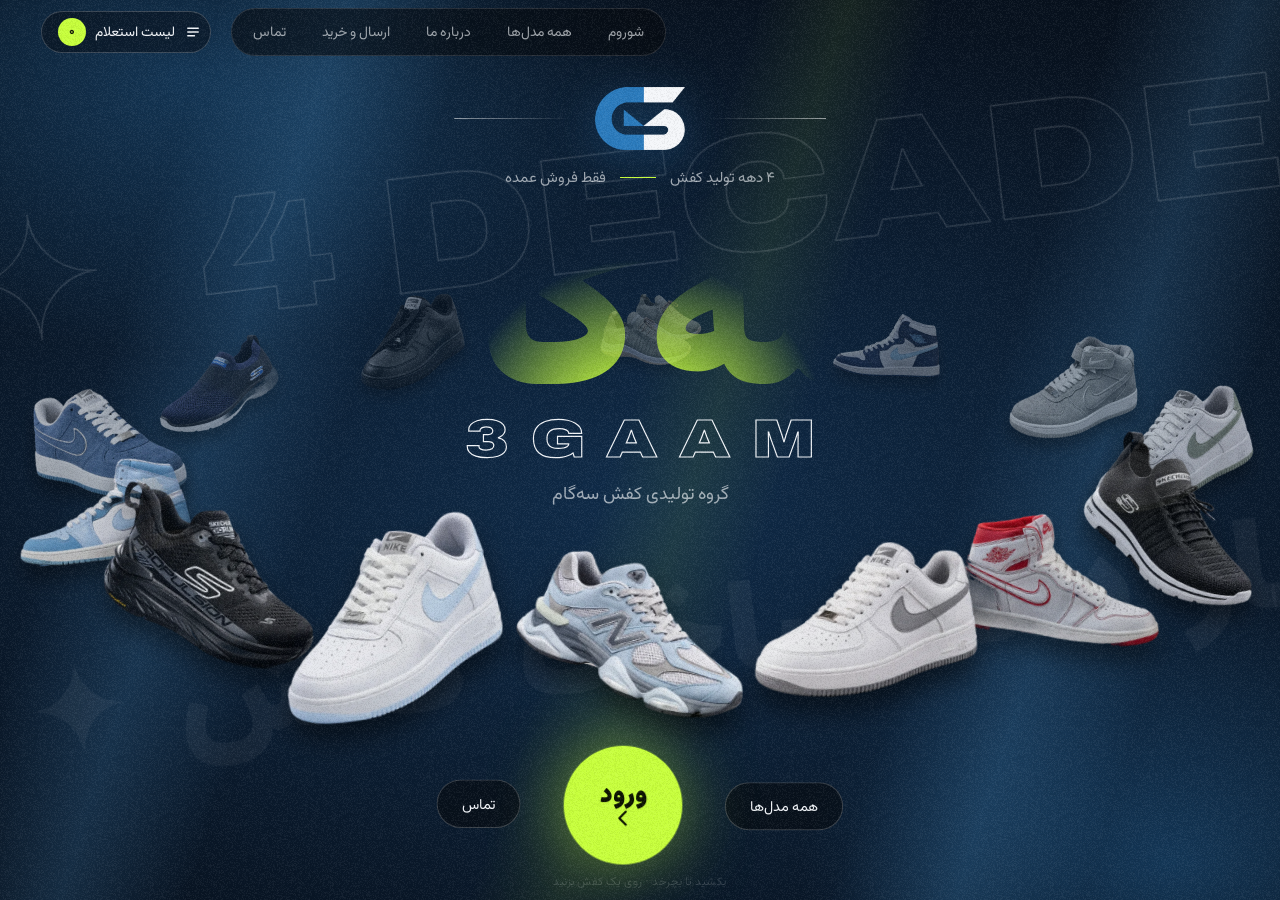
==== commit c1f6dd65: "Entry: logo moved up, title reads correctly in any host (explicit RTL), dock above orbit Co-Authored" ====
--- a/3gaam-site/index.html
+++ b/3gaam-site/index.html
@@ -72,10 +72,11 @@
     </div>
     <div class="ent-ring" id="ent-ring"></div>
     <div class="ent-core">
+      <div class="ent-logo" aria-hidden="true"><i></i><img src="assets/logo/logo-mark.png" alt="" width="74" height="52"><i></i></div>
       <p class="ent-kicker"><span>۴ دهه تولید کفش</span><i></i><span>فقط فروش عمده</span></p>
-      <h1 class="ent-title" id="ent-title" aria-label="سه‌گام">
-        <span class="t-base" aria-hidden="true"><span>سه</span><span>گام</span></span>
-        <span class="t-spot" aria-hidden="true"><span>سه</span><span>گام</span></span>
+      <h1 class="ent-title" id="ent-title" aria-label="سه گام" dir="rtl" lang="fa">
+        <span class="t-base" dir="rtl" aria-hidden="true"><span>سه</span><span>گام</span></span>
+        <span class="t-spot" dir="rtl" aria-hidden="true"><span>سه</span><span>گام</span></span>
         <span class="ent-en" aria-hidden="true">3GAAM</span>
       </h1>
       <p class="ent-sub">گروه تولیدی کفش سه‌گام</p>
--- a/3gaam-site/css/extra.css
+++ b/3gaam-site/css/extra.css
@@ -26,18 +26,23 @@
 .ring-it{position:absolute;left:50%;top:var(--cy,57%);will-change:transform;pointer-events:auto;cursor:pointer;-webkit-tap-highlight-color:transparent}
 .ring-it img{width:100%;display:block;filter:drop-shadow(0 16px 12px rgba(0,0,0,.5));pointer-events:none;user-select:none;-webkit-user-drag:none}
 
-.ent-core{position:absolute;inset:0;z-index:8;display:flex;flex-direction:column;align-items:center;justify-content:center;text-align:center;padding:var(--hh) 20px 150px;pointer-events:none}
-.ent-kicker{display:flex;align-items:center;gap:14px;font-size:clamp(12px,1.2vw,15px);color:var(--mute);margin-bottom:clamp(0px,1vh,12px)}
+.ent-core{position:absolute;inset:0;z-index:8;display:flex;flex-direction:column;align-items:center;justify-content:flex-start;text-align:center;padding:calc(var(--hh) + 2.5vh) 20px 0;pointer-events:none}
+.ent-logo{display:flex;align-items:center;gap:clamp(14px,2vw,26px);margin-bottom:clamp(8px,1.6vh,16px)}
+.ent-logo img{height:clamp(44px,7vh,64px);width:auto;filter:drop-shadow(0 10px 24px rgba(43,123,189,.45))}
+.ent-logo i{display:block;width:clamp(40px,9vw,120px);height:1px;background:linear-gradient(90deg,transparent,rgba(255,255,255,.55))}
+.ent-logo i:last-child{transform:scaleX(-1)}
+.ent-kicker{display:flex;align-items:center;gap:14px;font-size:clamp(12px,1.2vw,15px);color:var(--mute);margin-bottom:clamp(0px,.6vh,8px)}
+body[data-view=entry] .brand{opacity:0;pointer-events:none}
 .ent-kicker i{width:36px;height:1px;background:var(--lime)}
 .ent-title{position:relative;display:flex;flex-direction:column;align-items:center;line-height:.9;--mx:50%;--my:50%}
-.t-base,.t-spot{display:flex;gap:.03em;font-family:var(--f-fa);font-weight:900;font-size:clamp(120px,24vw,360px);letter-spacing:-.02em;line-height:1.04}
+.t-base,.t-spot{display:flex;gap:.03em;font-family:var(--f-fa);font-weight:900;font-size:clamp(108px,17vw,250px);letter-spacing:-.02em;line-height:1.04;direction:rtl;unicode-bidi:isolate}
 .t-base>span,.t-spot>span{display:inline-block}
 .t-base{background:linear-gradient(180deg,#fff 28%,#9bcdf6 125%);-webkit-background-clip:text;background-clip:text;color:transparent;filter:drop-shadow(0 24px 50px rgba(0,0,0,.45))}
 .t-spot{position:absolute;top:0;left:0;right:0;justify-content:center;color:var(--lime);-webkit-mask-image:radial-gradient(circle 190px at var(--mx) var(--my),#000 0,#000 30%,transparent 100%);mask-image:radial-gradient(circle 190px at var(--mx) var(--my),#000 0,#000 30%,transparent 100%)}
 .ent-en{font-family:var(--f-en);font-stretch:125%;font-weight:900;font-size:clamp(22px,4.2vw,62px);letter-spacing:.4em;margin-inline-start:.4em;margin-top:-.15em;color:transparent;-webkit-text-stroke:1.2px var(--text);direction:ltr}
 .ent-sub{margin-top:clamp(6px,1.6vh,16px);color:var(--mute);font-size:clamp(14px,1.4vw,18px)}
 
-.ent-dock{position:absolute;z-index:12;left:0;right:0;bottom:calc(34px + env(safe-area-inset-bottom));display:flex;align-items:center;justify-content:center;gap:clamp(16px,3.4vw,52px);pointer-events:none}
+.ent-dock{position:absolute;z-index:30;left:0;right:0;bottom:calc(34px + env(safe-area-inset-bottom));display:flex;align-items:center;justify-content:center;gap:clamp(16px,3.4vw,52px);pointer-events:none}
 .ent-dock>*{pointer-events:auto}
 .pill{display:inline-flex;align-items:center;height:48px;padding:0 24px;border-radius:999px;border:1px solid var(--line-2);background:rgba(8,11,16,.6);font-size:14.5px;transition:background .3s,color .3s,border-color .3s,transform .5s var(--ease)}
 .pill:hover{background:var(--text);color:var(--ink);transform:translateY(-3px)}
@@ -51,7 +56,8 @@
 .orb:hover svg:not(.orb-ring){transform:translateX(-5px)}
 .ent-hint{position:absolute;z-index:12;inset-inline:0;bottom:8px;text-align:center;font-size:11.5px;color:var(--faint);letter-spacing:.04em}
 @media (max-width:899px){
-  .ent-core{padding-bottom:200px}
+  .ent-core{padding-top:calc(var(--hh) + 1vh)}
+  .ent-logo img{height:46px}
   .ent-dock{display:grid;grid-template-columns:1fr 1fr;justify-items:center;gap:14px;padding:0 28px;bottom:calc(22px + env(safe-area-inset-bottom))}
   .orb{grid-column:1/-1;order:-1;width:104px;height:104px;margin-bottom:10px}
   .pill{height:44px;padding:0 22px;width:100%;justify-content:center}
